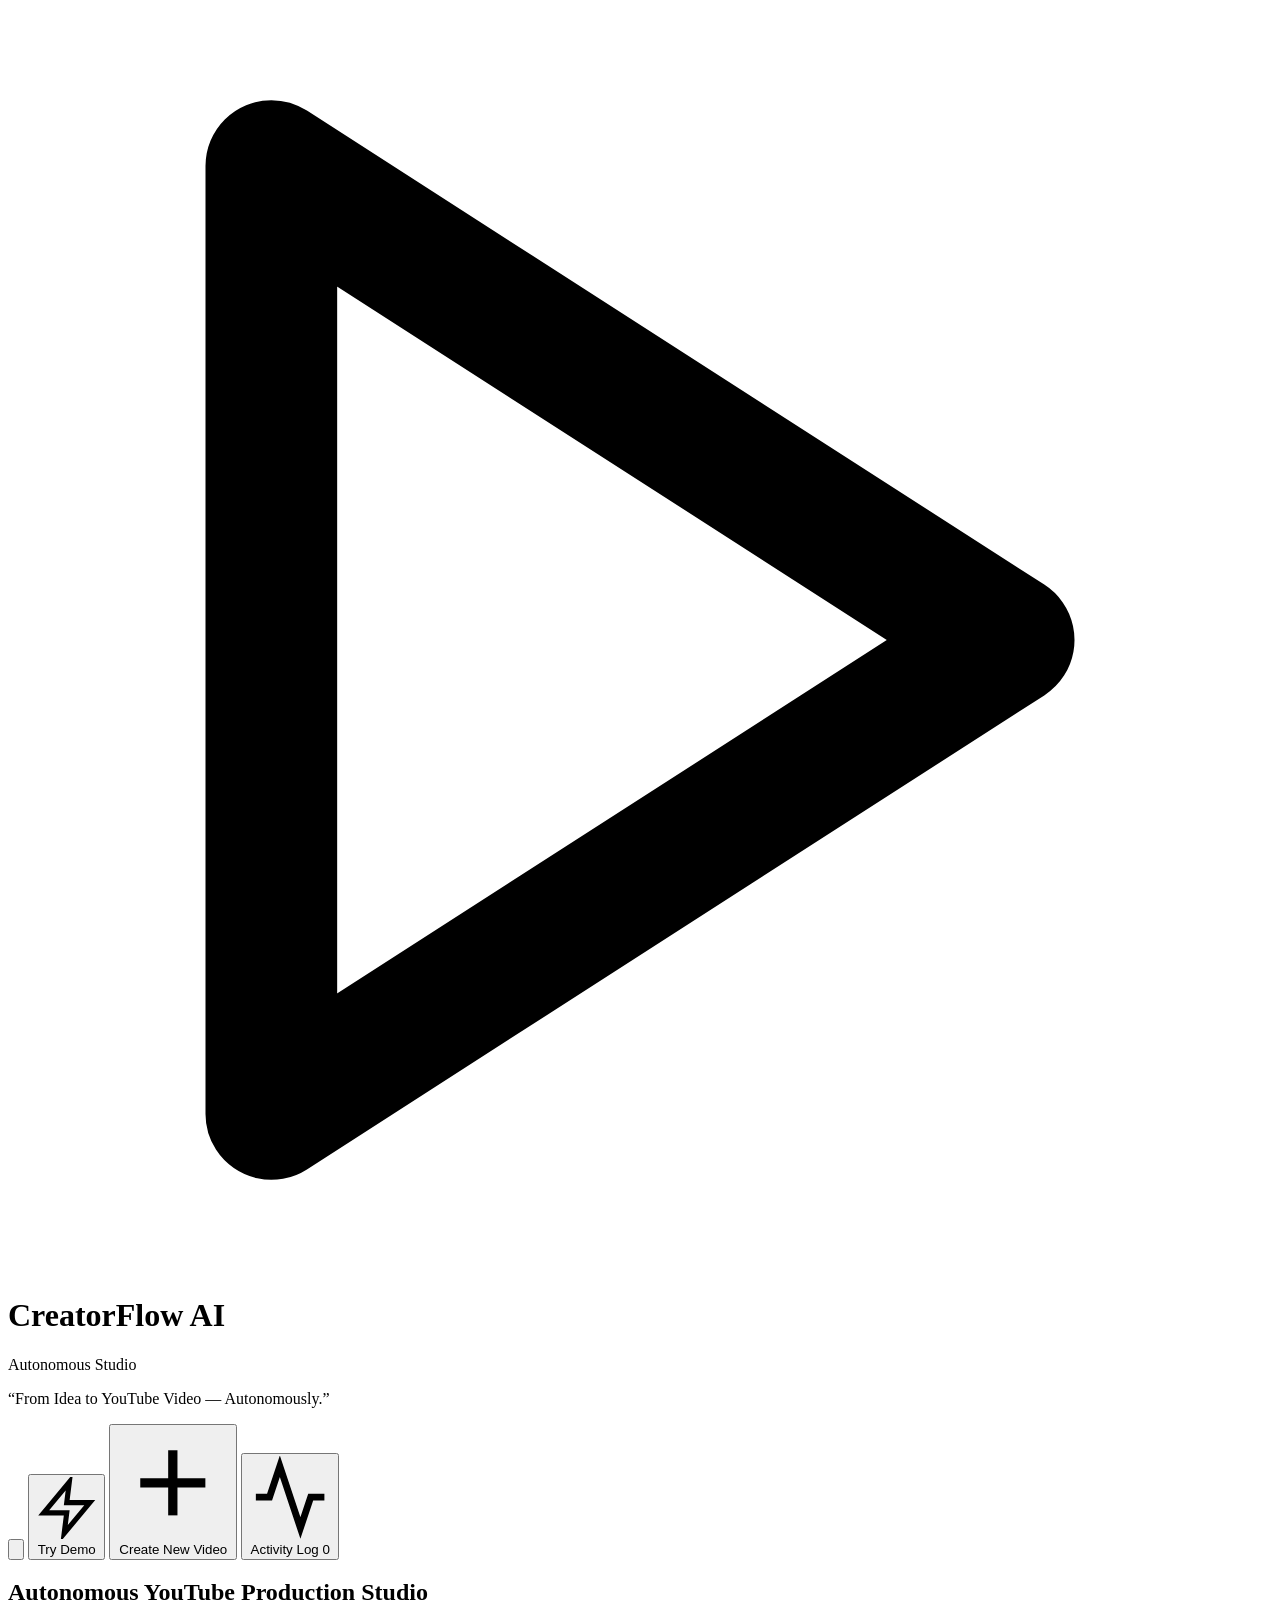
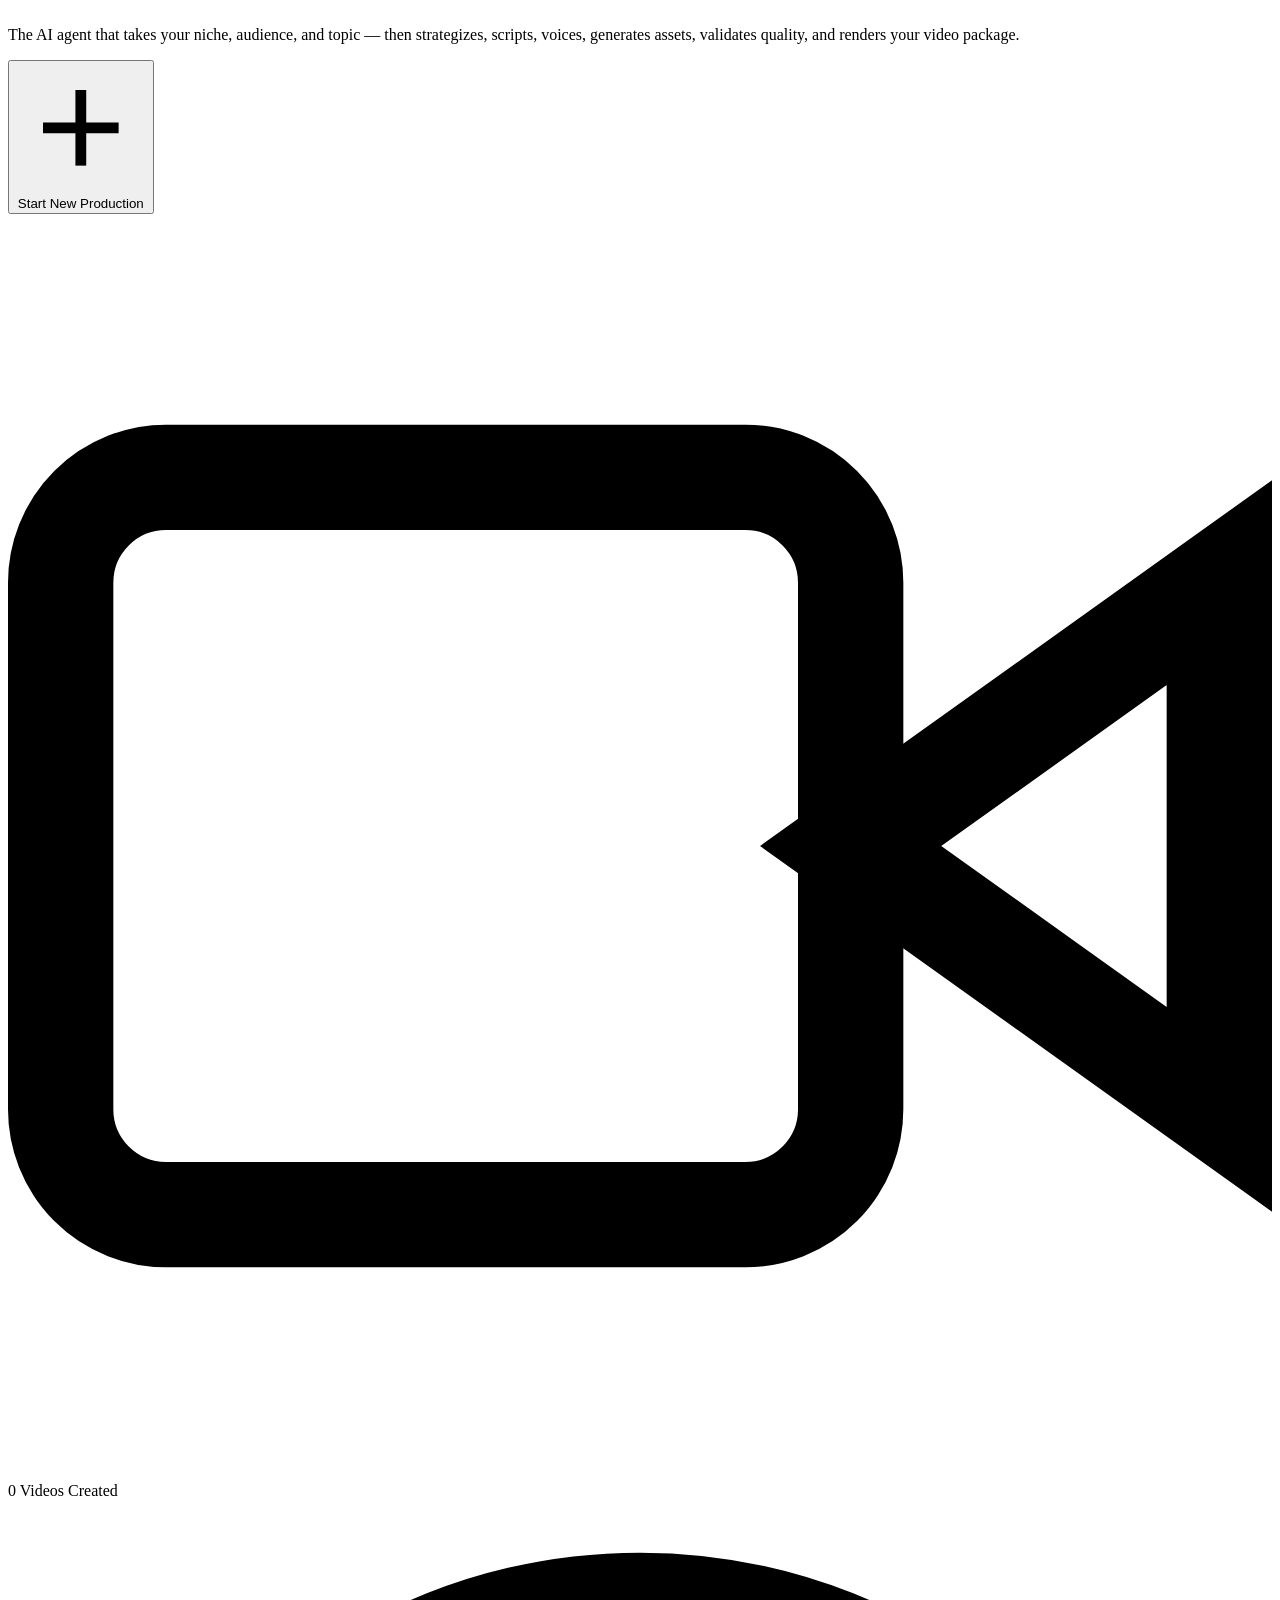
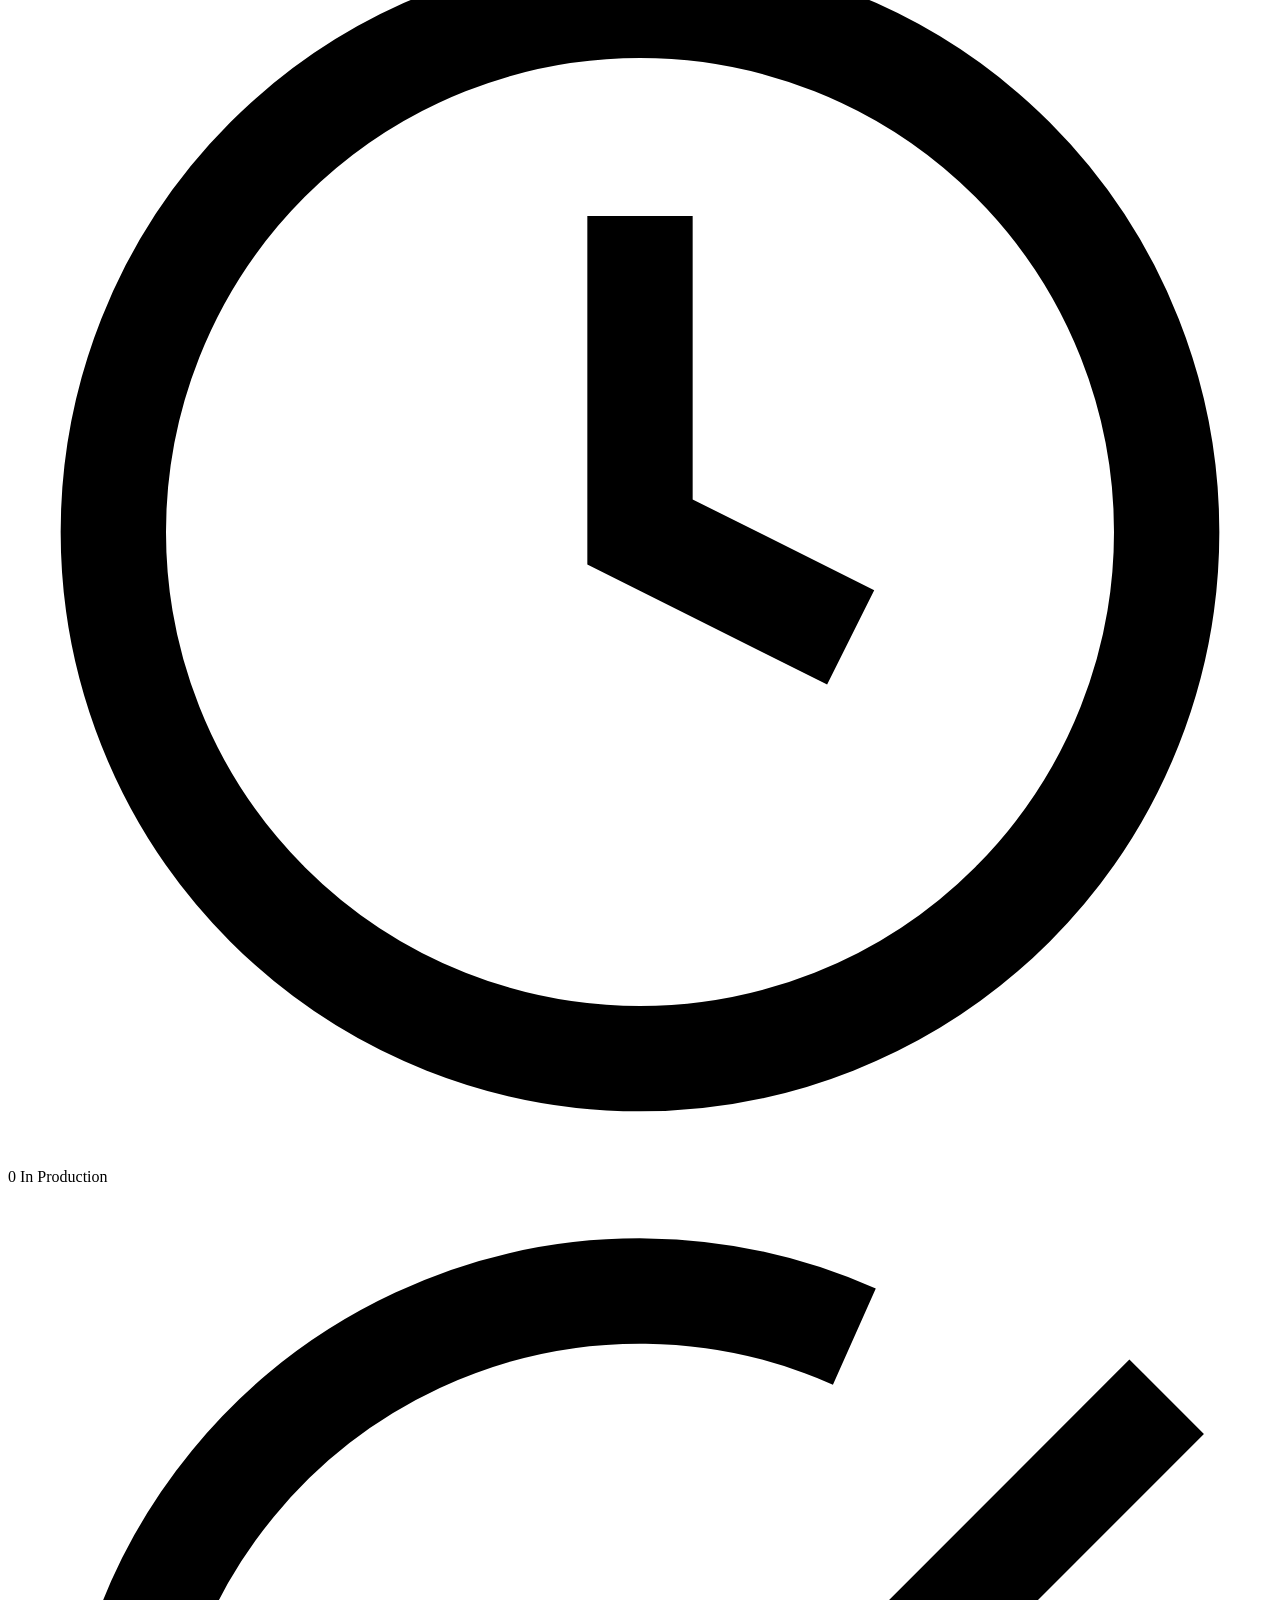
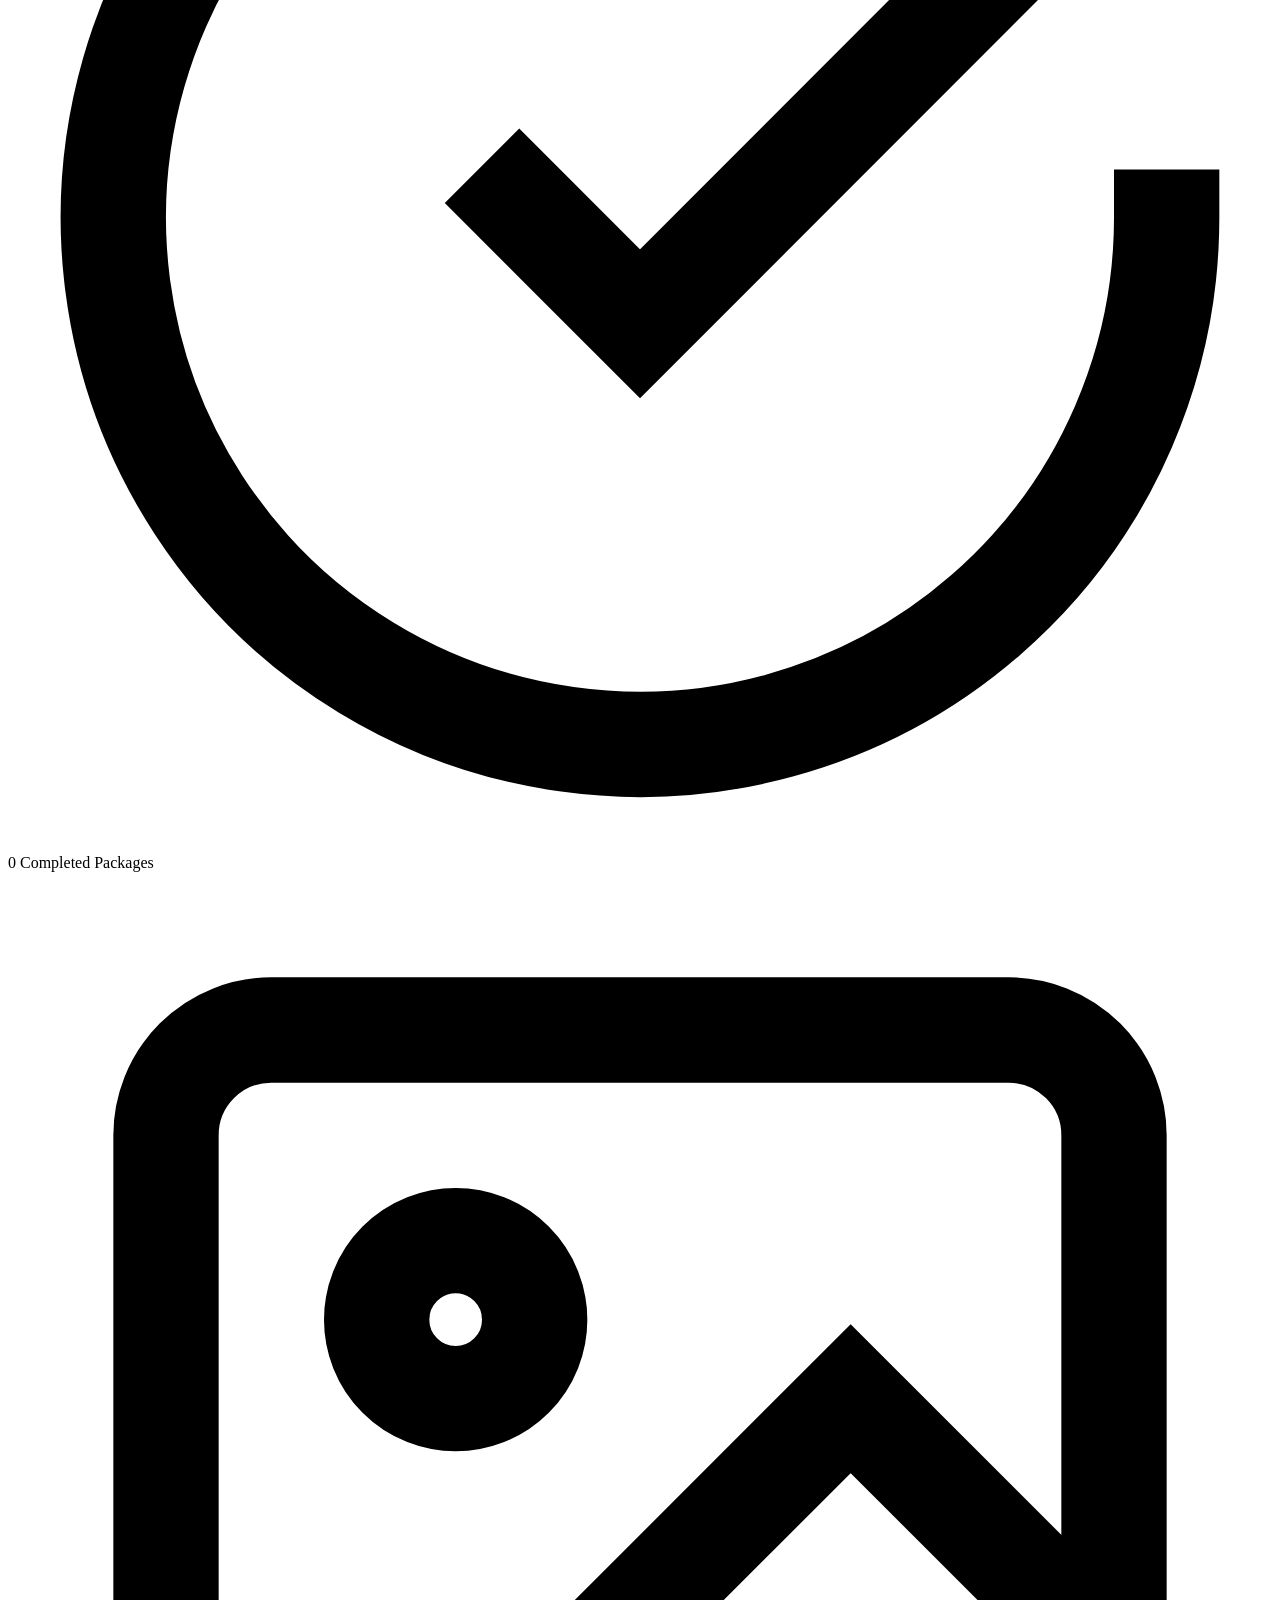
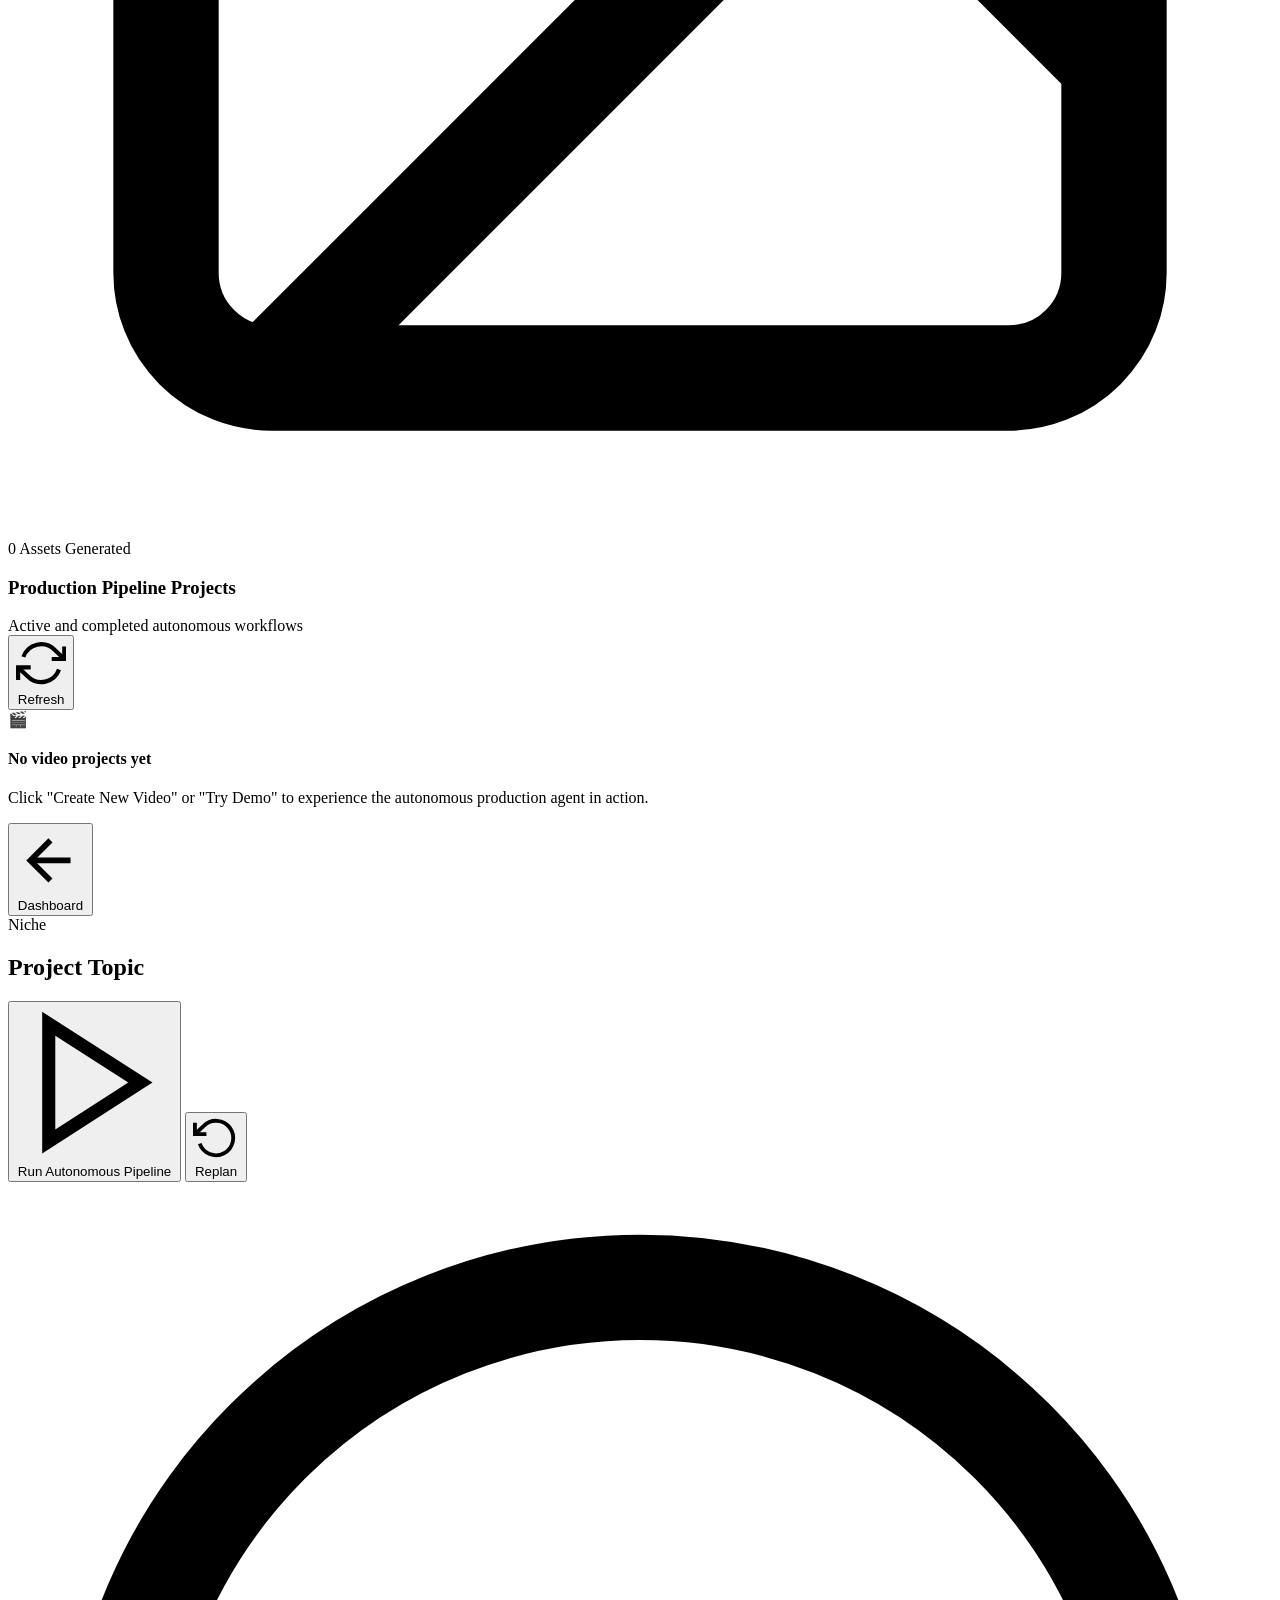
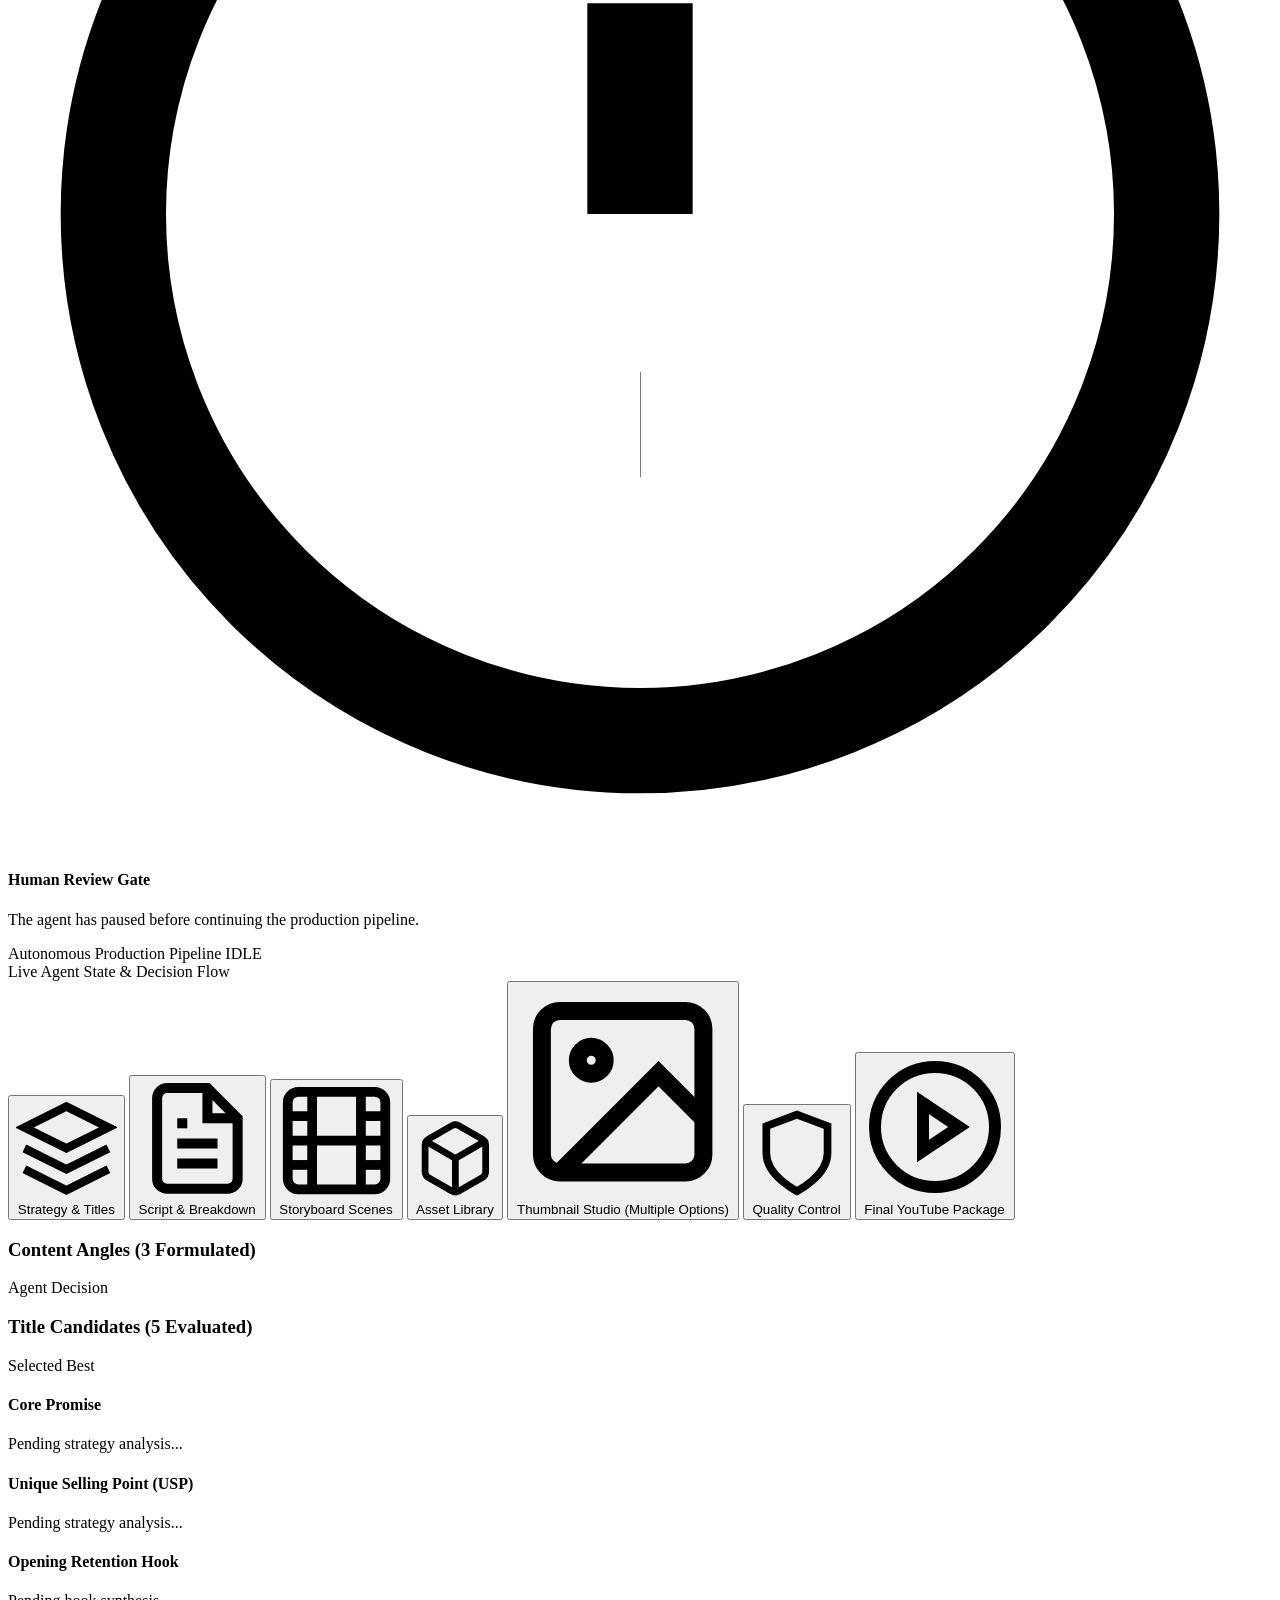
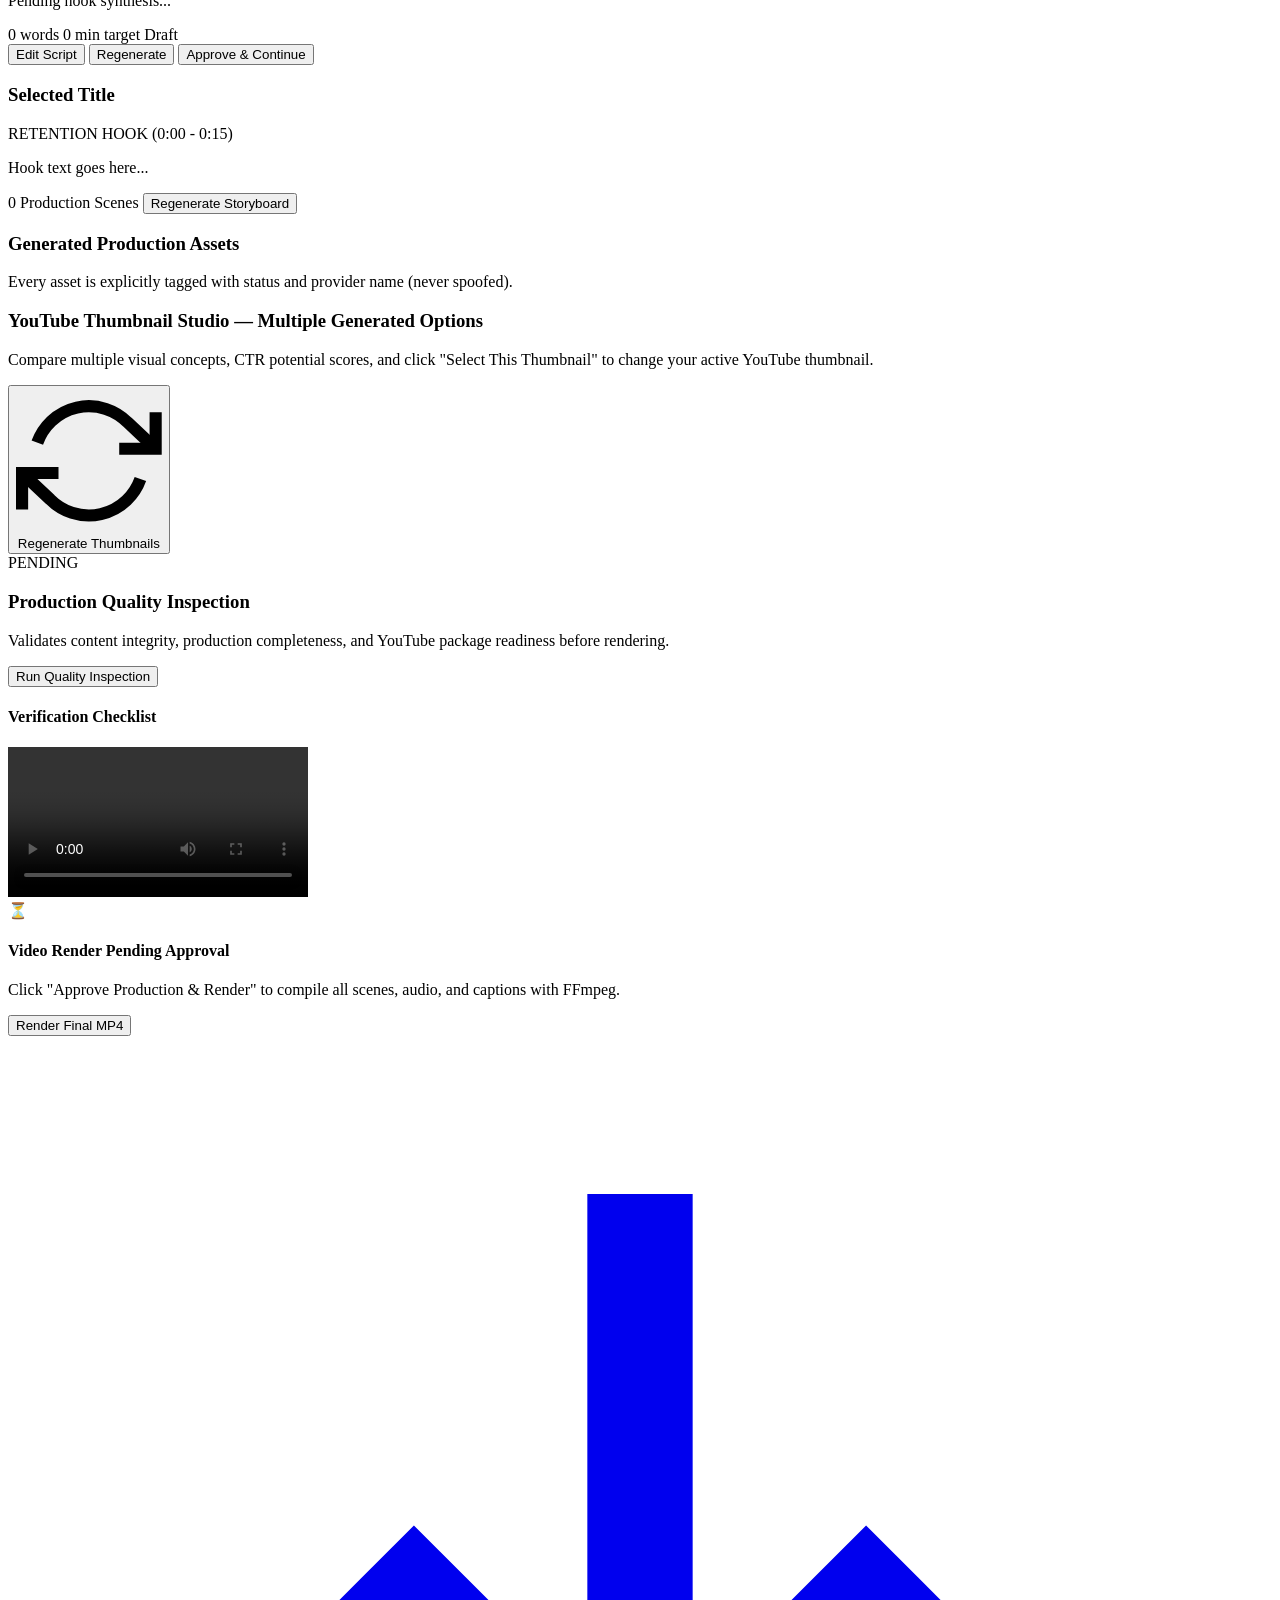
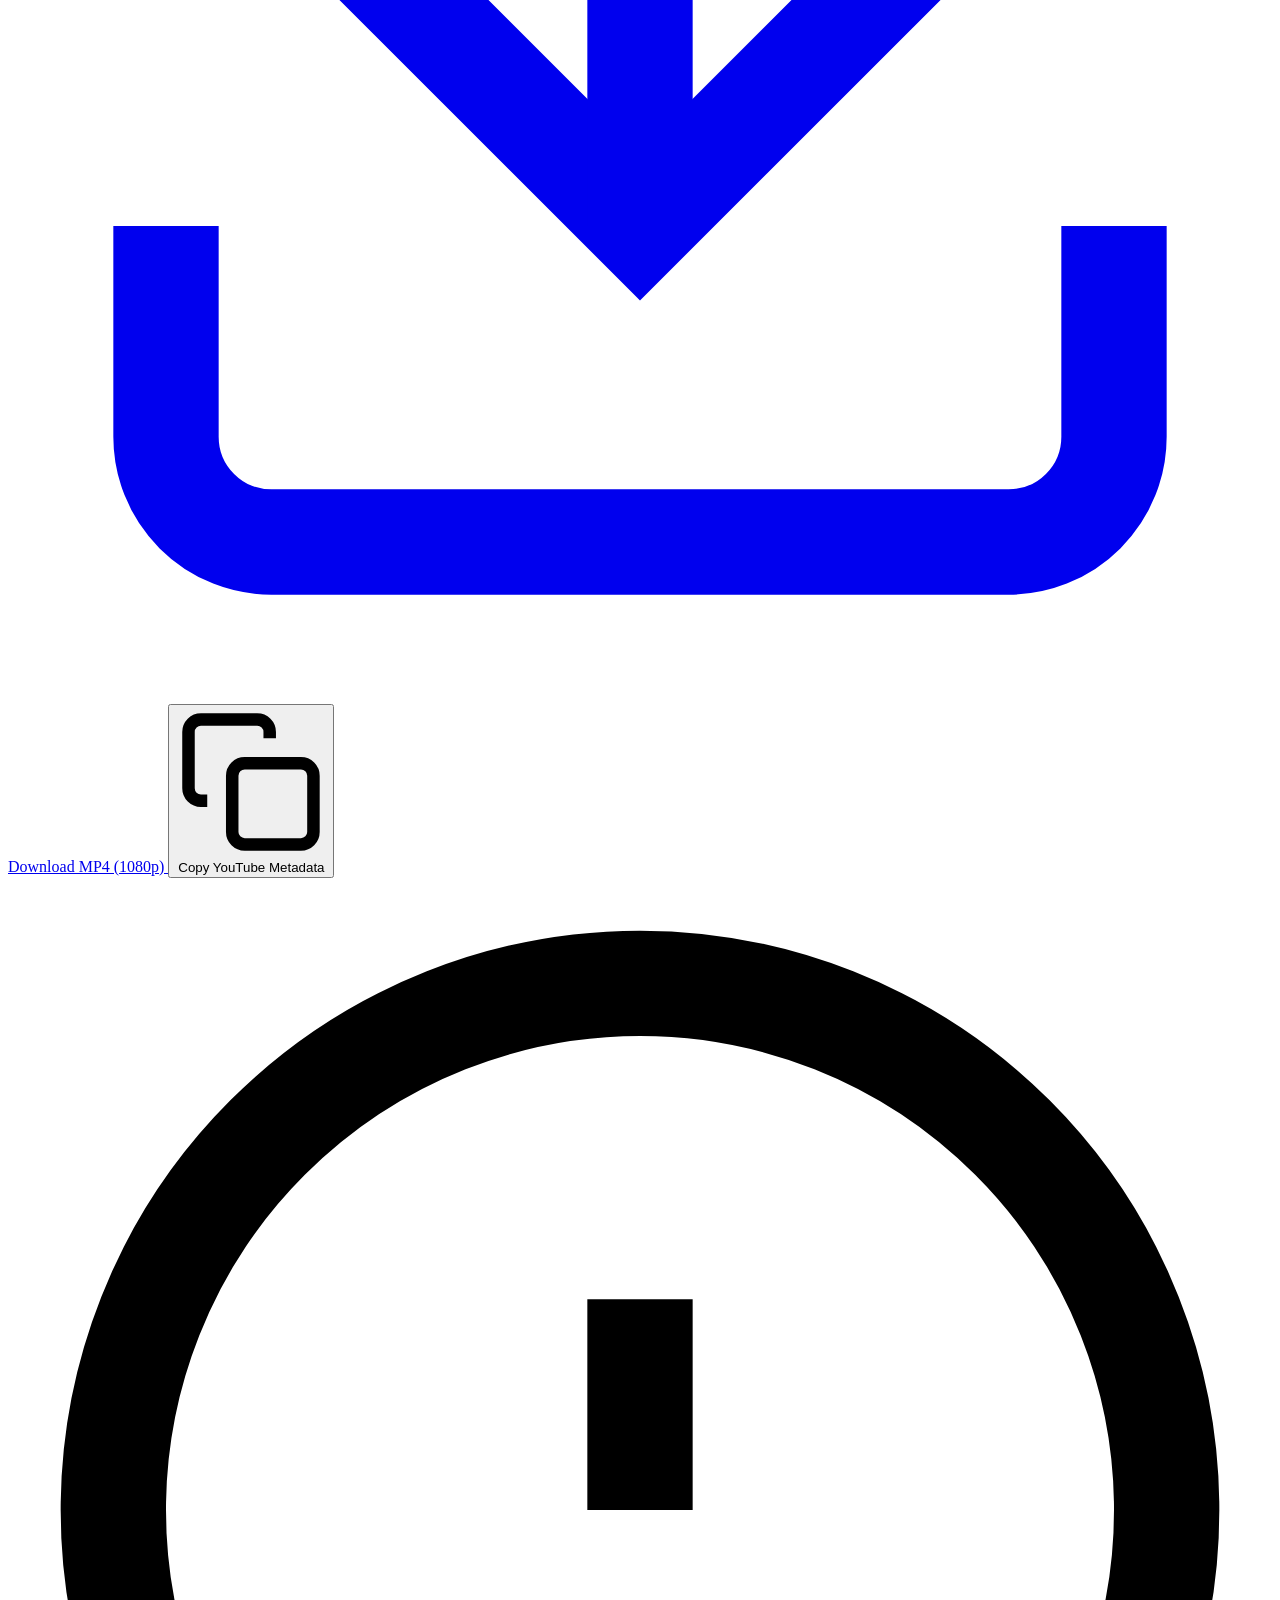
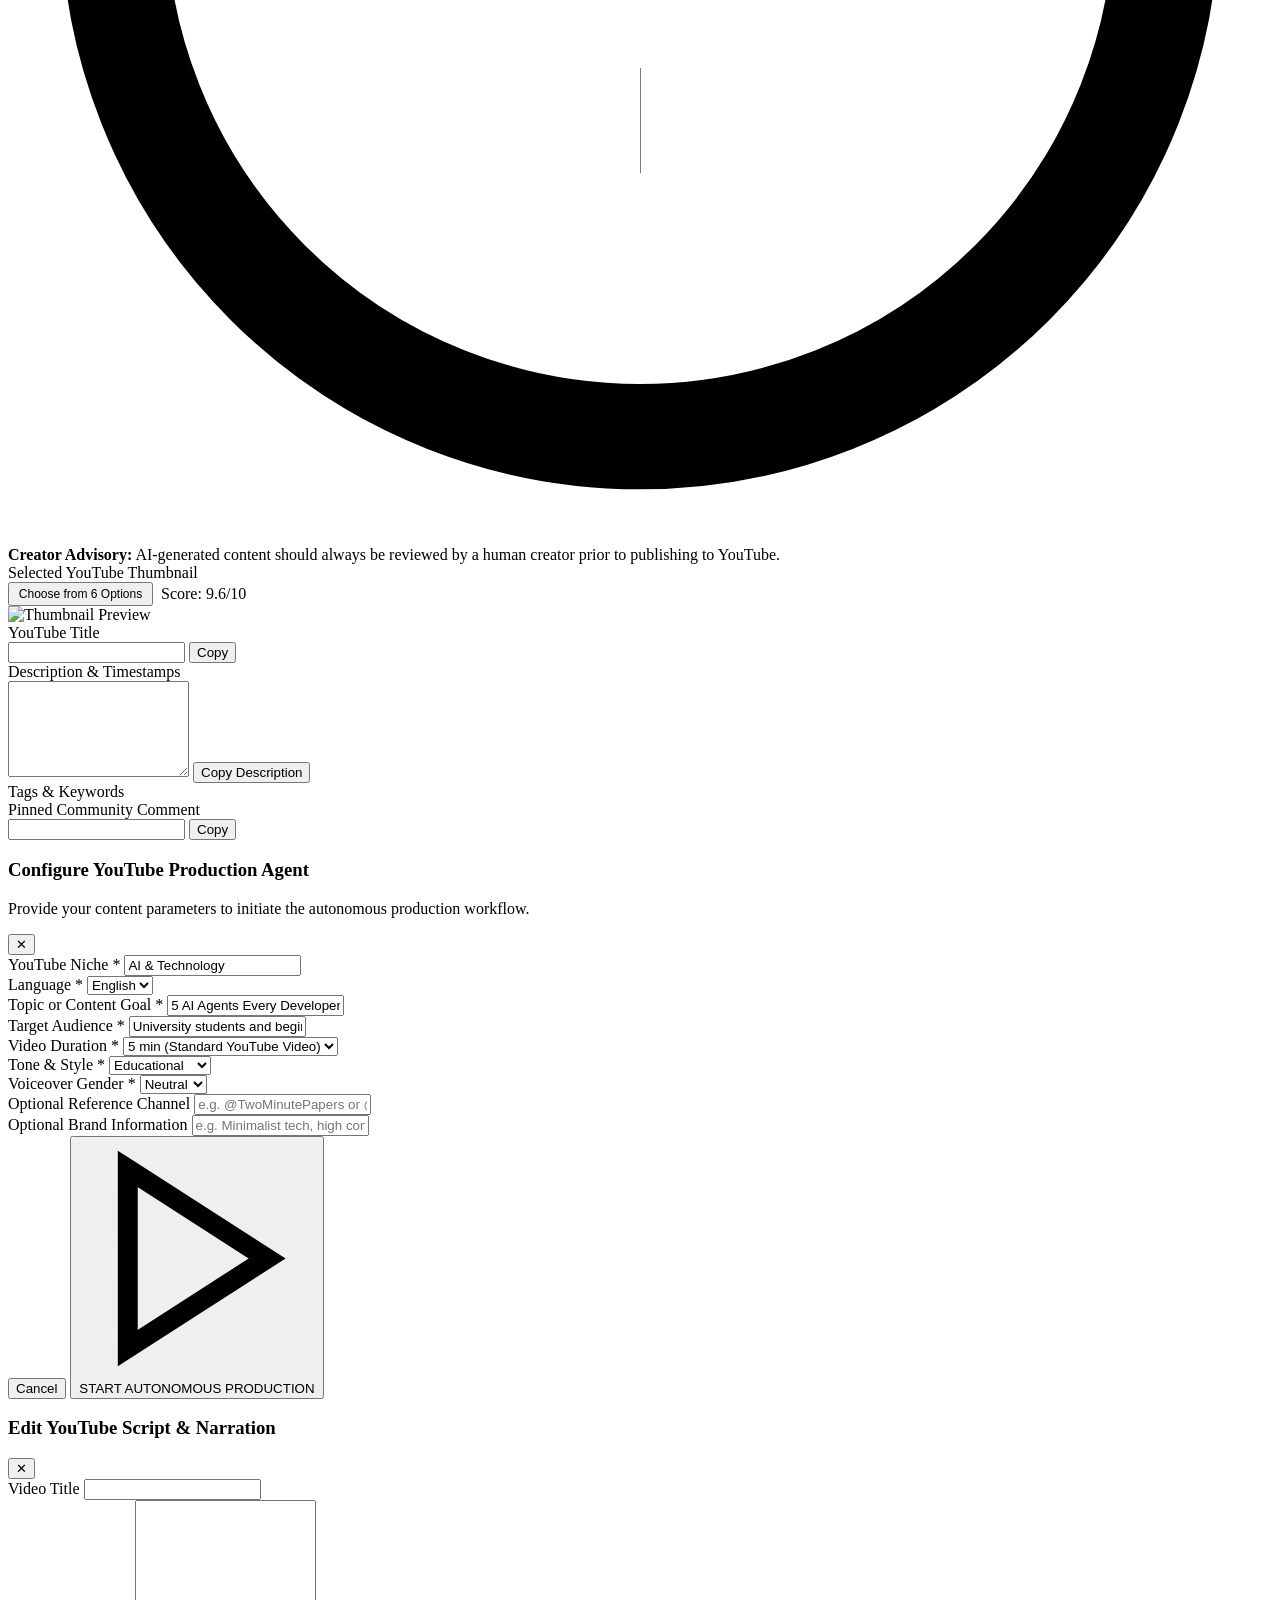
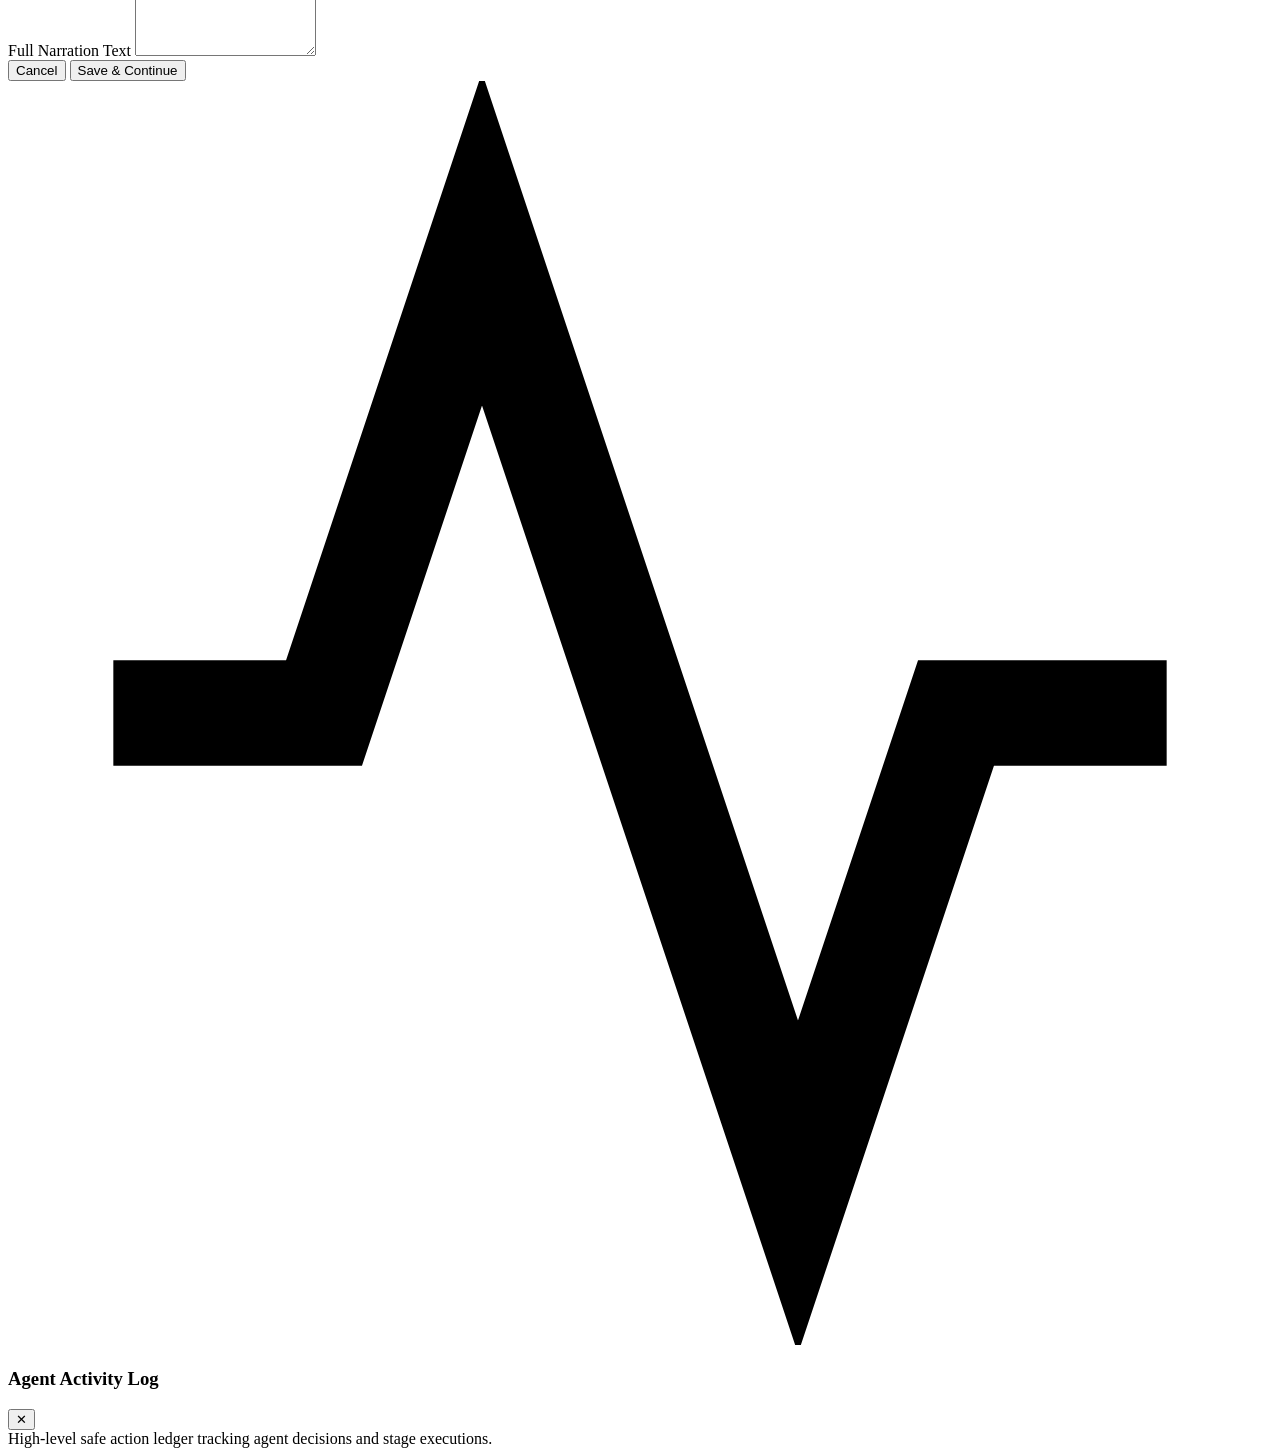
==== frontend/index.html @ 29585335 "feat: CreatorFlow AI - Autonomous YouTube Production Agent" ====
<!DOCTYPE html>
<html lang="en">
<head>
  <meta charset="UTF-8">
  <meta name="viewport" content="width=device-width, initial-scale=1.0">
  <title>CreatorFlow AI — Autonomous YouTube Production Studio</title>
  <meta name="description" content="From Idea to YouTube Video — Autonomously. An AI-powered YouTube production agent studio.">
  <link rel="preconnect" href="https://fonts.googleapis.com">
  <link rel="preconnect" href="https://fonts.gstatic.com" crossorigin>
  <link href="https://fonts.googleapis.com/css2?family=Plus+Jakarta+Sans:wght@400;500;600;700;800&family=JetBrains+Mono:wght@400;500&display=swap" rel="stylesheet">
  <link rel="stylesheet" href="/static/css/styles.css">
  <link rel="icon" href="data:image/svg+xml,<svg xmlns='http://www.w3.org/2000/svg' viewBox='0 0 100 100'><rect width='100' height='100' rx='24' fill='%236366f1'/><polygon points='40,30 75,50 40,70' fill='white'/></svg>">
</head>
<body class="theme-light">
  <!-- Top Application Bar -->
  <header class="app-header">
    <div class="header-container">
      <div class="header-brand" id="brandHomeBtn">
        <div class="brand-logo-icon">
          <svg viewBox="0 0 24 24" fill="none" stroke="currentColor" stroke-width="2.5" stroke-linecap="round" stroke-linejoin="round">
            <polygon points="5 3 19 12 5 21 5 3"></polygon>
          </svg>
        </div>
        <div class="brand-info">
          <div class="brand-title-row">
            <h1 class="brand-name">CreatorFlow <span class="brand-badge">AI</span></h1>
            <span class="agent-tag">Autonomous Studio</span>
          </div>
          <p class="brand-tagline">“From Idea to YouTube Video — Autonomously.”</p>
        </div>
      </div>

      <div class="header-actions">
        <button id="themeToggleBtn" class="btn btn-ghost btn-icon" title="Toggle Light/Dark Theme">
          <svg id="themeIconSun" class="icon" viewBox="0 0 24 24" fill="none" stroke="currentColor" stroke-width="2"><circle cx="12" cy="12" r="5"></circle><line x1="12" y1="1" x2="12" y2="3"></line><line x1="12" y1="21" x2="12" y2="23"></line><line x1="4.22" y1="4.22" x2="5.64" y2="5.64"></line><line x1="18.36" y1="18.36" x2="19.78" y2="19.78"></line><line x1="1" y1="12" x2="3" y2="12"></line><line x1="21" y1="12" x2="23" y2="12"></line><line x1="4.22" y1="19.78" x2="5.64" y2="18.36"></line><line x1="18.36" y1="5.64" x2="19.78" y2="4.22"></line></svg>
        </button>

        <button id="tryDemoBtn" class="btn btn-secondary">
          <svg class="icon" viewBox="0 0 24 24" fill="none" stroke="currentColor" stroke-width="2"><polygon points="13 2 3 14 12 14 11 22 21 10 12 10 13 2"></polygon></svg>
          Try Demo
        </button>

        <button id="openCreateModalBtn" class="btn btn-primary">
          <svg class="icon" viewBox="0 0 24 24" fill="none" stroke="currentColor" stroke-width="2"><line x1="12" y1="5" x2="12" y2="19"></line><line x1="5" y1="12" x2="19" y2="12"></line></svg>
          Create New Video
        </button>

        <button id="toggleActivityLogBtn" class="btn btn-outline" title="View safe activity log">
          <svg class="icon" viewBox="0 0 24 24" fill="none" stroke="currentColor" stroke-width="2"><polyline points="22 12 18 12 15 21 9 3 6 12 2 12"></polyline></svg>
          <span>Activity Log</span>
          <span id="logBadgeCount" class="counter-badge">0</span>
        </button>
      </div>
    </div>
  </header>

  <!-- Main View Container -->
  <main class="app-main">
    <!-- View 1: Studio Dashboard -->
    <section id="dashboardView" class="view-section active">
      <div class="dashboard-hero">
        <div class="hero-text">
          <h2 class="hero-title">Autonomous YouTube Production Studio</h2>
          <p class="hero-sub">The AI agent that takes your niche, audience, and topic — then strategizes, scripts, voices, generates assets, validates quality, and renders your video package.</p>
        </div>
        <div class="hero-quick-action">
          <button id="heroCreateBtn" class="btn btn-primary btn-lg">
            <svg class="icon" viewBox="0 0 24 24" fill="none" stroke="currentColor" stroke-width="2"><line x1="12" y1="5" x2="12" y2="19"></line><line x1="5" y1="12" x2="19" y2="12"></line></svg>
            Start New Production
          </button>
        </div>
      </div>

      <!-- Dashboard Metric Cards -->
      <div class="metrics-grid">
        <div class="metric-card">
          <div class="metric-icon-wrap indigo">
            <svg viewBox="0 0 24 24" fill="none" stroke="currentColor" stroke-width="2"><polygon points="23 7 16 12 23 17 23 7"></polygon><rect x="1" y="5" width="15" height="14" rx="2" ry="2"></rect></svg>
          </div>
          <div class="metric-data">
            <span class="metric-value" id="metricCreated">0</span>
            <span class="metric-label">Videos Created</span>
          </div>
        </div>

        <div class="metric-card">
          <div class="metric-icon-wrap amber">
            <svg viewBox="0 0 24 24" fill="none" stroke="currentColor" stroke-width="2"><circle cx="12" cy="12" r="10"></circle><polyline points="12 6 12 12 16 14"></polyline></svg>
          </div>
          <div class="metric-data">
            <span class="metric-value" id="metricInProd">0</span>
            <span class="metric-label">In Production</span>
          </div>
        </div>

        <div class="metric-card">
          <div class="metric-icon-wrap emerald">
            <svg viewBox="0 0 24 24" fill="none" stroke="currentColor" stroke-width="2"><path d="M22 11.08V12a10 10 0 1 1-5.93-9.14"></path><polyline points="22 4 12 14.01 9 11.01"></polyline></svg>
          </div>
          <div class="metric-data">
            <span class="metric-value" id="metricCompleted">0</span>
            <span class="metric-label">Completed Packages</span>
          </div>
        </div>

        <div class="metric-card">
          <div class="metric-icon-wrap purple">
            <svg viewBox="0 0 24 24" fill="none" stroke="currentColor" stroke-width="2"><rect x="3" y="3" width="18" height="18" rx="2" ry="2"></rect><circle cx="8.5" cy="8.5" r="1.5"></circle><polyline points="21 15 16 10 5 21"></polyline></svg>
          </div>
          <div class="metric-data">
            <span class="metric-value" id="metricAssets">0</span>
            <span class="metric-label">Assets Generated</span>
          </div>
        </div>
      </div>

      <!-- Recent Video Projects Section -->
      <div class="projects-section">
        <div class="section-header">
          <div class="section-title-group">
            <h3 class="section-heading">Production Pipeline Projects</h3>
            <span class="section-subheading">Active and completed autonomous workflows</span>
          </div>
          <button id="refreshProjectsBtn" class="btn btn-ghost btn-sm" title="Refresh projects">
            <svg class="icon" viewBox="0 0 24 24" fill="none" stroke="currentColor" stroke-width="2"><polyline points="23 4 23 10 17 10"></polyline><polyline points="1 20 1 14 7 14"></polyline><path d="M3.51 9a9 9 0 0 1 14.85-3.36L23 10M1 14l4.64 4.36A9 9 0 0 0 20.49 15"></path></svg>
            Refresh
          </button>
        </div>

        <div id="projectsList" class="projects-grid">
          <!-- Populated dynamically via JS -->
          <div class="empty-state">
            <div class="empty-icon">🎬</div>
            <h4>No video projects yet</h4>
            <p>Click "Create New Video" or "Try Demo" to experience the autonomous production agent in action.</p>
          </div>
        </div>
      </div>
    </section>

    <!-- View 2: Studio Production Pipeline Workspace -->
    <section id="workspaceView" class="view-section">
      <!-- Workspace Top Bar -->
      <div class="workspace-header">
        <div class="workspace-nav-left">
          <button id="backToDashboardBtn" class="btn btn-ghost btn-sm">
            <svg class="icon" viewBox="0 0 24 24" fill="none" stroke="currentColor" stroke-width="2"><line x1="19" y1="12" x2="5" y2="12"></line><polyline points="12 19 5 12 12 5"></polyline></svg>
            Dashboard
          </button>
          <div class="active-project-meta">
            <span class="project-niche-pill" id="wsNichePill">Niche</span>
            <h2 class="project-topic-heading" id="wsTopicHeading">Project Topic</h2>
          </div>
        </div>

        <div class="workspace-actions">
          <button id="runAutonomousBtn" class="btn btn-primary">
            <svg class="icon" viewBox="0 0 24 24" fill="none" stroke="currentColor" stroke-width="2"><polygon points="5 3 19 12 5 21 5 3"></polygon></svg>
            Run Autonomous Pipeline
          </button>
          <button id="replanBtn" class="btn btn-outline" title="Replan strategy and pipeline">
            <svg class="icon" viewBox="0 0 24 24" fill="none" stroke="currentColor" stroke-width="2"><polyline points="1 4 1 10 7 10"></polyline><path d="M3.51 15a9 9 0 1 0 2.13-9.36L1 10"></path></svg>
            Replan
          </button>
        </div>
      </div>

      <!-- Human-in-the-Loop Urgent Approval Banner -->
      <div id="approvalBanner" class="approval-banner hidden">
        <div class="banner-content">
          <div class="banner-icon-pulse">
            <svg viewBox="0 0 24 24" fill="none" stroke="currentColor" stroke-width="2"><circle cx="12" cy="12" r="10"></circle><line x1="12" y1="8" x2="12" y2="12"></line><line x1="12" y1="16" x2="12.01" y2="16"></line></svg>
          </div>
          <div class="banner-text">
            <h4 id="approvalBannerTitle">Human Review Gate</h4>
            <p id="approvalBannerDesc">The agent has paused before continuing the production pipeline.</p>
          </div>
        </div>
        <div class="banner-buttons" id="approvalBannerActions">
          <!-- Dynamic approval buttons -->
        </div>
      </div>

      <!-- Autonomous Agent 12-Stage Visual Pipeline Stepper -->
      <div class="pipeline-stepper-card">
        <div class="stepper-header">
          <div class="stepper-title-row">
            <span class="stepper-title">Autonomous Production Pipeline</span>
            <span class="pipeline-status-badge" id="overallPipelineBadge">IDLE</span>
          </div>
          <span class="stepper-subtitle">Live Agent State & Decision Flow</span>
        </div>

        <div class="stages-track-container">
          <div class="stages-track" id="stagesTrack">
            <!-- Populated dynamically with 12 stages -->
          </div>
        </div>
      </div>

      <!-- Workspace Sub-Navigation Tabs -->
      <div class="workspace-tabs-bar">
        <button class="tab-btn active" data-tab="strategyTab">
          <svg class="icon" viewBox="0 0 24 24" fill="none" stroke="currentColor" stroke-width="2"><polygon points="12 2 2 7 12 12 22 7 12 2"></polygon><polyline points="2 17 12 22 22 17"></polyline><polyline points="2 12 12 17 22 12"></polyline></svg>
          Strategy & Titles
        </button>
        <button class="tab-btn" data-tab="scriptTab">
          <svg class="icon" viewBox="0 0 24 24" fill="none" stroke="currentColor" stroke-width="2"><path d="M14 2H6a2 2 0 0 0-2 2v16a2 2 0 0 0 2 2h12a2 2 0 0 0 2-2V8z"></path><polyline points="14 2 14 8 20 8"></polyline><line x1="16" y1="13" x2="8" y2="13"></line><line x1="16" y1="17" x2="8" y2="17"></line><polyline points="10 9 9 9 8 9"></polyline></svg>
          Script & Breakdown
        </button>
        <button class="tab-btn" data-tab="storyboardTab">
          <svg class="icon" viewBox="0 0 24 24" fill="none" stroke="currentColor" stroke-width="2"><rect x="2" y="2" width="20" height="20" rx="2.18" ry="2.18"></rect><line x1="7" y1="2" x2="7" y2="22"></line><line x1="17" y1="2" x2="17" y2="22"></line><line x1="2" y1="12" x2="22" y2="12"></line><line x1="2" y1="7" x2="7" y2="7"></line><line x1="2" y1="17" x2="7" y2="17"></line><line x1="17" y1="17" x2="22" y2="17"></line><line x1="17" y1="7" x2="22" y2="7"></line></svg>
          Storyboard Scenes
        </button>
        <button class="tab-btn" data-tab="assetsTab">
          <svg class="icon" viewBox="0 0 24 24" fill="none" stroke="currentColor" stroke-width="2"><path d="M21 16V8a2 2 0 0 0-1-1.73l-7-4a2 2 0 0 0-2 0l-7 4A2 2 0 0 0 3 8v8a2 2 0 0 0 1 1.73l7 4a2 2 0 0 0 2 0l7-4A2 2 0 0 0 21 16z"></path><polyline points="3.27 6.96 12 12.01 20.73 6.96"></polyline><line x1="12" y1="22.08" x2="12" y2="12"></line></svg>
          Asset Library
        </button>
        <button class="tab-btn" data-tab="thumbnailsTab">
          <svg class="icon" viewBox="0 0 24 24" fill="none" stroke="currentColor" stroke-width="2"><rect x="3" y="3" width="18" height="18" rx="2" ry="2"></rect><circle cx="8.5" cy="8.5" r="1.5"></circle><polyline points="21 15 16 10 5 21"></polyline></svg>
          Thumbnail Studio (Multiple Options)
        </button>
        <button class="tab-btn" data-tab="qcTab">
          <svg class="icon" viewBox="0 0 24 24" fill="none" stroke="currentColor" stroke-width="2"><path d="M12 22s8-4 8-10V5l-8-3-8 3v7c0 6 8 10 8 10z"></path></svg>
          Quality Control
        </button>
        <button class="tab-btn" data-tab="finalPackageTab">
          <svg class="icon" viewBox="0 0 24 24" fill="none" stroke="currentColor" stroke-width="2"><circle cx="12" cy="12" r="10"></circle><polygon points="10 8 16 12 10 16 10 8"></polygon></svg>
          Final YouTube Package
        </button>
      </div>

      <!-- Tab Content 1: Strategy & Titles -->
      <div id="strategyTab" class="tab-pane active">
        <div class="strategy-layout">
          <div class="strategy-card">
            <div class="card-top-header">
              <h3 class="card-heading">Content Angles (3 Formulated)</h3>
              <span class="badge badge-indigo">Agent Decision</span>
            </div>
            <div id="anglesContainer" class="angles-list">
              <!-- Dynamically populated angles -->
            </div>
          </div>

          <div class="strategy-card">
            <div class="card-top-header">
              <h3 class="card-heading">Title Candidates (5 Evaluated)</h3>
              <span class="badge badge-emerald">Selected Best</span>
            </div>
            <div id="titlesContainer" class="titles-list">
              <!-- Dynamically populated title candidates -->
            </div>
          </div>
        </div>

        <div class="strategy-details-grid">
          <div class="info-card">
            <h4 class="info-title">Core Promise</h4>
            <p id="corePromiseText" class="info-text">Pending strategy analysis...</p>
          </div>
          <div class="info-card">
            <h4 class="info-title">Unique Selling Point (USP)</h4>
            <p id="uspText" class="info-text">Pending strategy analysis...</p>
          </div>
          <div class="info-card">
            <h4 class="info-title">Opening Retention Hook</h4>
            <p id="hookPreviewText" class="info-text">Pending hook synthesis...</p>
          </div>
        </div>
      </div>

      <!-- Tab Content 2: Script View -->
      <div id="scriptTab" class="tab-pane">
        <div class="script-toolbar">
          <div class="script-meta-left">
            <span class="meta-tag" id="scriptWordCount">0 words</span>
            <span class="meta-tag" id="scriptTargetDur">0 min target</span>
            <span class="meta-tag badge-emerald" id="scriptApprovalStatus">Draft</span>
          </div>
          <div class="script-actions-right">
            <button id="editScriptBtn" class="btn btn-outline btn-sm">Edit Script</button>
            <button id="regenScriptBtn" class="btn btn-outline btn-sm">Regenerate</button>
            <button id="approveScriptBtn" class="btn btn-primary btn-sm">Approve & Continue</button>
          </div>
        </div>

        <div class="script-viewer-box">
          <div class="script-header-block">
            <h3 id="scriptSelectedTitle" class="script-main-title">Selected Title</h3>
            <div class="script-hook-callout">
              <span class="callout-label">RETENTION HOOK (0:00 - 0:15)</span>
              <p id="scriptHookText" class="hook-quote">Hook text goes here...</p>
            </div>
          </div>

          <div id="scriptScenesContainer" class="script-scenes-breakdown">
            <!-- Scene blocks rendered dynamically -->
          </div>
        </div>
      </div>

      <!-- Tab Content 3: Storyboard Grid -->
      <div id="storyboardTab" class="tab-pane">
        <div class="storyboard-toolbar">
          <span class="storyboard-count" id="storyboardSceneCount">0 Production Scenes</span>
          <button id="regenStoryboardBtn" class="btn btn-outline btn-sm">Regenerate Storyboard</button>
        </div>
        <div id="storyboardGrid" class="storyboard-grid">
          <!-- Storyboard scene cards populated dynamically -->
        </div>
      </div>

      <!-- Tab Content 4: Asset Library -->
      <div id="assetsTab" class="tab-pane">
        <div class="assets-header">
          <h3>Generated Production Assets</h3>
          <p>Every asset is explicitly tagged with status and provider name (never spoofed).</p>
        </div>
        <div id="assetLibraryGrid" class="asset-library-grid">
          <!-- Dynamic asset cards -->
        </div>
      </div>

      <!-- Tab Content: Thumbnail Studio (Multiple Options) -->
      <div id="thumbnailsTab" class="tab-pane">
        <div class="thumbnail-studio-header">
          <div>
            <h3>YouTube Thumbnail Studio — Multiple Generated Options</h3>
            <p>Compare multiple visual concepts, CTR potential scores, and click "Select This Thumbnail" to change your active YouTube thumbnail.</p>
          </div>
          <button id="regenThumbnailsBtn" class="btn btn-outline btn-sm">
            <svg class="icon" viewBox="0 0 24 24" fill="none" stroke="currentColor" stroke-width="2"><polyline points="23 4 23 10 17 10"></polyline><polyline points="1 20 1 14 7 14"></polyline><path d="M3.51 9a9 9 0 0 1 14.85-3.36L23 10M1 14l4.64 4.36A9 9 0 0 0 20.49 15"></path></svg>
            Regenerate Thumbnails
          </button>
        </div>
        <div id="thumbnailsGrid" class="thumbnails-options-grid">
          <!-- Dynamically populated thumbnail options -->
        </div>
      </div>

      <!-- Tab Content 5: Quality Control -->
      <div id="qcTab" class="tab-pane">
        <div class="qc-layout">
          <div class="qc-summary-card">
            <div class="qc-status-header">
              <div class="qc-badge-large" id="qcStatusBadge">PENDING</div>
              <h3 id="qcSummaryHeading">Production Quality Inspection</h3>
              <p id="qcSummarySub">Validates content integrity, production completeness, and YouTube package readiness before rendering.</p>
            </div>
            <div class="qc-actions">
              <button id="triggerQCBtn" class="btn btn-primary">Run Quality Inspection</button>
            </div>
          </div>

          <div class="qc-checks-card">
            <h4 class="card-heading">Verification Checklist</h4>
            <div id="qcChecklist" class="checklist-items">
              <!-- Dynamically populated checklist items -->
            </div>
          </div>
        </div>
      </div>

      <!-- Tab Content 6: Final YouTube Package -->
      <div id="finalPackageTab" class="tab-pane">
        <div class="final-package-layout">
          <!-- Video Player Column -->
          <div class="player-column">
            <div class="video-player-container">
              <video id="finalVideoPlayer" controls poster="" class="main-video-player">
                <source id="videoSource" src="" type="video/mp4">
                Your browser does not support HTML5 video.
              </video>
              <div id="videoPlaceholderNotice" class="video-placeholder-notice hidden">
                <div class="empty-icon">⏳</div>
                <h4>Video Render Pending Approval</h4>
                <p>Click "Approve Production & Render" to compile all scenes, audio, and captions with FFmpeg.</p>
                <button id="renderNowBtn" class="btn btn-primary">Render Final MP4</button>
              </div>
            </div>

            <div class="player-actions-row">
              <a id="downloadVideoBtn" href="#" download class="btn btn-primary disabled">
                <svg class="icon" viewBox="0 0 24 24" fill="none" stroke="currentColor" stroke-width="2"><path d="M21 15v4a2 2 0 0 1-2 2H5a2 2 0 0 1-2-2v-4"></path><polyline points="7 10 12 15 17 10"></polyline><line x1="12" y1="15" x2="12" y2="3"></line></svg>
                Download MP4 (1080p)
              </a>
              <button id="copyMetadataBtn" class="btn btn-secondary">
                <svg class="icon" viewBox="0 0 24 24" fill="none" stroke="currentColor" stroke-width="2"><rect x="9" y="9" width="13" height="13" rx="2" ry="2"></rect><path d="M5 15H4a2 2 0 0 1-2-2V4a2 2 0 0 1 2-2h9a2 2 0 0 1 2 2v1"></path></svg>
                Copy YouTube Metadata
              </button>
            </div>

            <div class="disclaimer-callout">
              <svg class="icon-sm" viewBox="0 0 24 24" fill="none" stroke="currentColor" stroke-width="2"><circle cx="12" cy="12" r="10"></circle><line x1="12" y1="8" x2="12" y2="12"></line><line x1="12" y1="16" x2="12.01" y2="16"></line></svg>
              <span><strong>Creator Advisory:</strong> AI-generated content should always be reviewed by a human creator prior to publishing to YouTube.</span>
            </div>
          </div>

          <!-- Metadata & Thumbnail Column -->
          <div class="metadata-column">
            <!-- Thumbnail preview card -->
            <div class="thumbnail-preview-card">
              <div class="card-header-sm">
                <span>Selected YouTube Thumbnail</span>
                <div style="display:flex; align-items:center; gap:0.5rem;">
                  <button id="switchThumbnailsTabBtn" class="btn btn-outline btn-sm" style="font-size:0.75rem; padding:0.2rem 0.55rem;">Choose from 6 Options</button>
                  <span class="badge badge-emerald" id="thumbScoreBadge">Score: 9.6/10</span>
                </div>
              </div>
              <div class="thumbnail-img-box">
                <img id="finalThumbnailImg" src="" alt="Thumbnail Preview" class="thumbnail-img">
              </div>
            </div>

            <!-- YouTube Metadata Fields -->
            <div class="meta-field-group">
              <label class="field-label">YouTube Title</label>
              <div class="copy-input-row">
                <input type="text" id="finalTitleInput" class="form-input" readonly>
                <button class="btn btn-ghost btn-sm copy-btn" data-target="finalTitleInput">Copy</button>
              </div>
            </div>

            <div class="meta-field-group">
              <label class="field-label">Description & Timestamps</label>
              <div class="textarea-copy-box">
                <textarea id="finalDescInput" class="form-textarea" rows="6" readonly></textarea>
                <button class="btn btn-ghost btn-sm copy-btn" data-target="finalDescInput">Copy Description</button>
              </div>
            </div>

            <div class="meta-field-group">
              <label class="field-label">Tags & Keywords</label>
              <div id="finalTagsContainer" class="tags-pill-box">
                <!-- Dynamically populated tags -->
              </div>
            </div>

            <div class="meta-field-group">
              <label class="field-label">Pinned Community Comment</label>
              <div class="copy-input-row">
                <input type="text" id="finalPinnedInput" class="form-input" readonly>
                <button class="btn btn-ghost btn-sm copy-btn" data-target="finalPinnedInput">Copy</button>
              </div>
            </div>
          </div>
        </div>
      </div>
    </section>
  </main>

  <!-- Create New Video Modal -->
  <div id="createModal" class="modal-backdrop hidden">
    <div class="modal-card">
      <div class="modal-header">
        <div>
          <h3 class="modal-title">Configure YouTube Production Agent</h3>
          <p class="modal-subtitle">Provide your content parameters to initiate the autonomous production workflow.</p>
        </div>
        <button id="closeCreateModalBtn" class="btn btn-ghost btn-icon">✕</button>
      </div>

      <form id="createVideoForm" class="modal-form">
        <div class="form-row">
          <div class="form-group flex-1">
            <label for="inputNiche" class="form-label">YouTube Niche *</label>
            <input type="text" id="inputNiche" class="form-input" placeholder="e.g. AI & Technology" required value="AI & Technology">
          </div>
          <div class="form-group flex-1">
            <label for="inputLanguage" class="form-label">Language *</label>
            <select id="inputLanguage" class="form-select">
              <option value="English" selected>English</option>
              <option value="Bangla">Bangla</option>
              <option value="Hindi">Hindi</option>
            </select>
          </div>
        </div>

        <div class="form-group">
          <label for="inputTopic" class="form-label">Topic or Content Goal *</label>
          <input type="text" id="inputTopic" class="form-input" placeholder="e.g. 5 AI Agents Every Developer Should Know in 2026" required value="5 AI Agents Every Developer Should Know in 2026">
        </div>

        <div class="form-group">
          <label for="inputAudience" class="form-label">Target Audience *</label>
          <input type="text" id="inputAudience" class="form-input" placeholder="e.g. University students and beginner developers" required value="University students and beginner developers">
        </div>

        <div class="form-row">
          <div class="form-group flex-1">
            <label for="inputDuration" class="form-label">Video Duration *</label>
            <select id="inputDuration" class="form-select">
              <option value="1 min">1 min (Short / Teaser)</option>
              <option value="3 min">3 min (Focused Breakdown)</option>
              <option value="5 min" selected>5 min (Standard YouTube Video)</option>
              <option value="10 min">10 min (Comprehensive Guide)</option>
            </select>
          </div>

          <div class="form-group flex-1">
            <label for="inputStyle" class="form-label">Tone & Style *</label>
            <select id="inputStyle" class="form-select">
              <option value="Educational" selected>Educational</option>
              <option value="Cinematic">Cinematic</option>
              <option value="Fast-paced">Fast-paced</option>
              <option value="Documentary">Documentary</option>
              <option value="Storytelling">Storytelling</option>
              <option value="News-style">News-style</option>
            </select>
          </div>

          <div class="form-group flex-1">
            <label for="inputVoice" class="form-label">Voiceover Gender *</label>
            <select id="inputVoice" class="form-select">
              <option value="Male">Male</option>
              <option value="Female">Female</option>
              <option value="Neutral" selected>Neutral</option>
            </select>
          </div>
        </div>

        <div class="form-row">
          <div class="form-group flex-1">
            <label for="inputReference" class="form-label">Optional Reference Channel</label>
            <input type="text" id="inputReference" class="form-input" placeholder="e.g. @TwoMinutePapers or @Fireship">
          </div>
          <div class="form-group flex-1">
            <label for="inputBrand" class="form-label">Optional Brand Information</label>
            <input type="text" id="inputBrand" class="form-input" placeholder="e.g. Minimalist tech, high contrast">
          </div>
        </div>

        <div class="modal-footer">
          <button type="button" id="cancelCreateBtn" class="btn btn-secondary">Cancel</button>
          <button type="submit" id="submitCreateBtn" class="btn btn-primary btn-lg">
            <svg class="icon" viewBox="0 0 24 24" fill="none" stroke="currentColor" stroke-width="2"><polygon points="5 3 19 12 5 21 5 3"></polygon></svg>
            START AUTONOMOUS PRODUCTION
          </button>
        </div>
      </form>
    </div>
  </div>

  <!-- Script Edit Modal -->
  <div id="scriptEditModal" class="modal-backdrop hidden">
    <div class="modal-card">
      <div class="modal-header">
        <h3 class="modal-title">Edit YouTube Script & Narration</h3>
        <button id="closeScriptEditModalBtn" class="btn btn-ghost btn-icon">✕</button>
      </div>
      <div class="modal-form">
        <div class="form-group">
          <label class="form-label">Video Title</label>
          <input type="text" id="editScriptTitle" class="form-input">
        </div>
        <div class="form-group">
          <label class="form-label">Full Narration Text</label>
          <textarea id="editScriptNarration" class="form-textarea" rows="10"></textarea>
        </div>
        <div class="modal-footer">
          <button type="button" id="cancelScriptEditBtn" class="btn btn-secondary">Cancel</button>
          <button type="button" id="saveScriptEditBtn" class="btn btn-primary">Save & Continue</button>
        </div>
      </div>
    </div>
  </div>

  <!-- Safe Activity Log Drawer (High-Level Action Events Only) -->
  <div id="activityLogDrawer" class="drawer-backdrop hidden">
    <div class="drawer-panel">
      <div class="drawer-header">
        <div class="drawer-title-row">
          <svg class="icon" viewBox="0 0 24 24" fill="none" stroke="currentColor" stroke-width="2"><polyline points="22 12 18 12 15 21 9 3 6 12 2 12"></polyline></svg>
          <h3 class="drawer-title">Agent Activity Log</h3>
        </div>
        <button id="closeActivityLogBtn" class="btn btn-ghost btn-icon">✕</button>
      </div>
      <div class="drawer-sub">
        High-level safe action ledger tracking agent decisions and stage executions.
      </div>
      <div id="activityLogList" class="activity-log-stream">
        <!-- Timestamped action items rendered here -->
      </div>
    </div>
  </div>

  <!-- Toast Notification Container -->
  <div id="toastContainer" class="toast-container"></div>

  <!-- Scripts -->
  <script src="/static/js/api.js"></script>
  <script src="/static/js/app.js"></script>
</body>
</html>
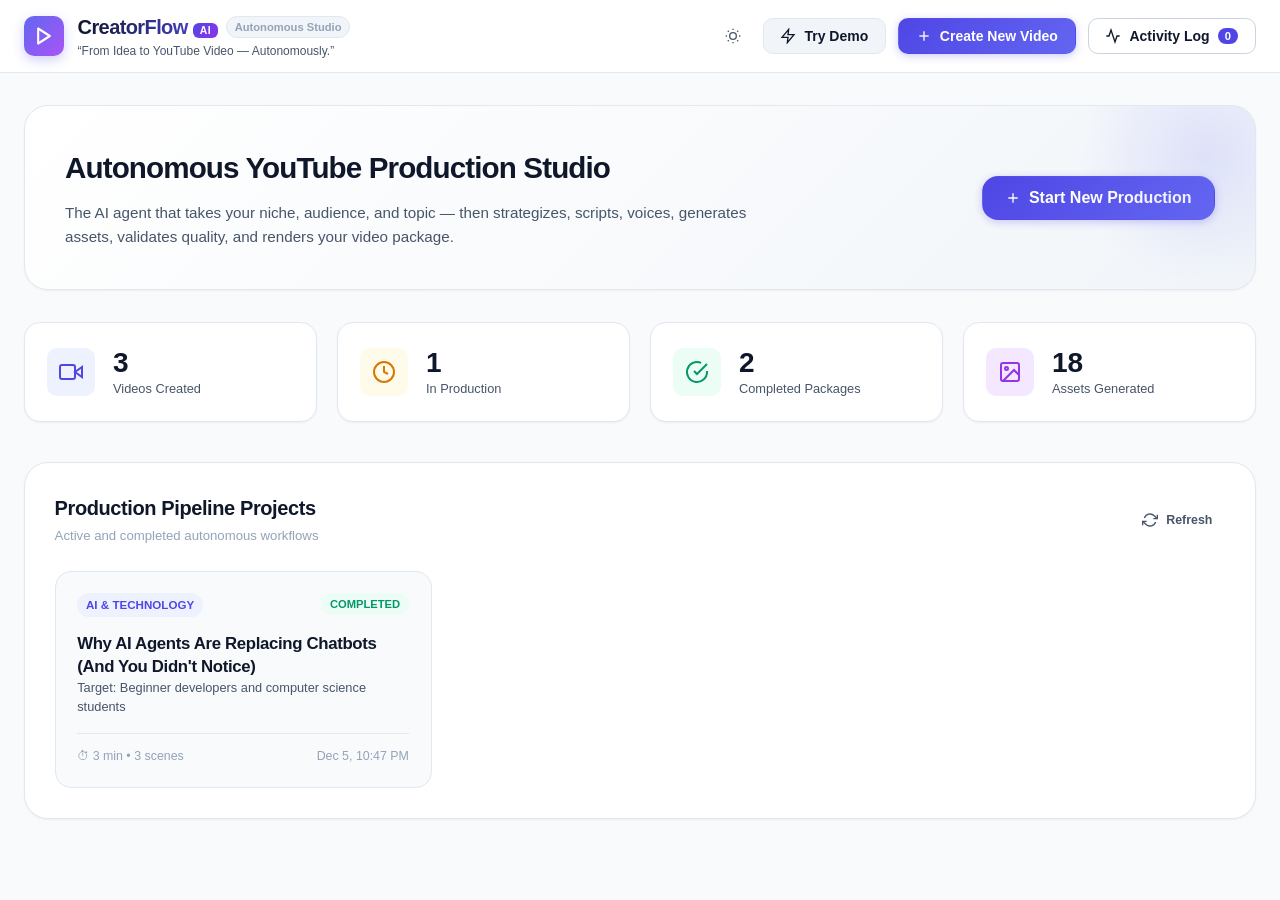
==== commit 46375e39: "fix: configure Vercel routing, serverless API entrypoint, and frontend relative paths" ====
--- a/frontend/index.html
+++ b/frontend/index.html
@@ -8,7 +8,7 @@
   <link rel="preconnect" href="https://fonts.googleapis.com">
   <link rel="preconnect" href="https://fonts.gstatic.com" crossorigin>
   <link href="https://fonts.googleapis.com/css2?family=Plus+Jakarta+Sans:wght@400;500;600;700;800&family=JetBrains+Mono:wght@400;500&display=swap" rel="stylesheet">
-  <link rel="stylesheet" href="/static/css/styles.css">
+  <link rel="stylesheet" href="css/styles.css">
   <link rel="icon" href="data:image/svg+xml,<svg xmlns='http://www.w3.org/2000/svg' viewBox='0 0 100 100'><rect width='100' height='100' rx='24' fill='%236366f1'/><polygon points='40,30 75,50 40,70' fill='white'/></svg>">
 </head>
 <body class="theme-light">
@@ -589,7 +589,7 @@
   <div id="toastContainer" class="toast-container"></div>
 
   <!-- Scripts -->
-  <script src="/static/js/api.js"></script>
-  <script src="/static/js/app.js"></script>
+  <script src="js/api.js"></script>
+  <script src="js/app.js"></script>
 </body>
 </html>
--- a/frontend/css/styles.css
+++ b/frontend/css/styles.css
@@ -0,0 +1,1875 @@
+/* ==========================================================================
+   CreatorFlow AI Design System
+   Modern Creator Studio Aesthetic (Linear / Vercel / Descript inspired)
+   ========================================================================== */
+
+:root {
+  /* Color Tokens - Light Mode */
+  --bg-primary: #f8fafc;
+  --bg-surface: #ffffff;
+  --bg-surface-elevated: #ffffff;
+  --bg-subtle: #f1f5f9;
+  --bg-card-hover: #f8fafc;
+  
+  --border-subtle: #e2e8f0;
+  --border-strong: #cbd5e1;
+  --border-focus: #6366f1;
+
+  --text-primary: #0f172a;
+  --text-secondary: #475569;
+  --text-tertiary: #94a3b8;
+  --text-inverse: #ffffff;
+
+  --primary: #4f46e5;
+  --primary-hover: #4338ca;
+  --primary-light: #eef2ff;
+  --primary-border: #c7d2fe;
+
+  --accent-cyan: #0284c7;
+  --accent-cyan-light: #e0f2fe;
+
+  --success: #059669;
+  --success-light: #ecfdf5;
+  --success-border: #a7f3d0;
+
+  --warning: #d97706;
+  --warning-light: #fffbeb;
+  --warning-border: #fde68a;
+
+  --danger: #dc2626;
+  --danger-light: #fef2f2;
+  --danger-border: #fecaca;
+
+  /* Typography */
+  --font-sans: 'Plus Jakarta Sans', -apple-system, BlinkMacSystemFont, 'Segoe UI', Roboto, sans-serif;
+  --font-mono: 'JetBrains Mono', monospace;
+
+  /* Shadows & Elevation */
+  --shadow-sm: 0 1px 2px 0 rgba(0, 0, 0, 0.05);
+  --shadow-md: 0 4px 6px -1px rgba(0, 0, 0, 0.07), 0 2px 4px -2px rgba(0, 0, 0, 0.05);
+  --shadow-lg: 0 10px 15px -3px rgba(0, 0, 0, 0.08), 0 4px 6px -4px rgba(0, 0, 0, 0.05);
+  --shadow-xl: 0 20px 25px -5px rgba(0, 0, 0, 0.1), 0 8px 10px -6px rgba(0, 0, 0, 0.05);
+  --shadow-glow: 0 0 24px rgba(99, 102, 241, 0.15);
+
+  /* Radius */
+  --radius-sm: 6px;
+  --radius-md: 10px;
+  --radius-lg: 16px;
+  --radius-xl: 24px;
+  --radius-full: 9999px;
+
+  /* Transitions */
+  --transition-fast: 150ms cubic-bezier(0.4, 0, 0.2, 1);
+  --transition-base: 220ms cubic-bezier(0.4, 0, 0.2, 1);
+}
+
+/* Dark Mode Tokens */
+body.theme-dark {
+  --bg-primary: #090d16;
+  --bg-surface: #0f172a;
+  --bg-surface-elevated: #1e293b;
+  --bg-subtle: #141e33;
+  --bg-card-hover: #17243d;
+
+  --border-subtle: #1e293b;
+  --border-strong: #334155;
+  --border-focus: #818cf8;
+
+  --text-primary: #f8fafc;
+  --text-secondary: #94a3b8;
+  --text-tertiary: #64748b;
+  --text-inverse: #0f172a;
+
+  --primary: #6366f1;
+  --primary-hover: #4f46e5;
+  --primary-light: rgba(99, 102, 241, 0.12);
+  --primary-border: rgba(99, 102, 241, 0.35);
+
+  --accent-cyan: #38bdf8;
+  --accent-cyan-light: rgba(56, 189, 248, 0.12);
+
+  --success: #10b981;
+  --success-light: rgba(16, 185, 129, 0.12);
+  --success-border: rgba(16, 185, 129, 0.3);
+
+  --warning: #f59e0b;
+  --warning-light: rgba(245, 158, 11, 0.12);
+  --warning-border: rgba(245, 158, 11, 0.3);
+
+  --shadow-sm: 0 1px 2px 0 rgba(0, 0, 0, 0.4);
+  --shadow-md: 0 4px 6px -1px rgba(0, 0, 0, 0.5);
+  --shadow-lg: 0 10px 15px -3px rgba(0, 0, 0, 0.6);
+  --shadow-xl: 0 20px 25px -5px rgba(0, 0, 0, 0.7);
+  --shadow-glow: 0 0 30px rgba(99, 102, 241, 0.25);
+}
+
+/* Base Reset & Setup */
+*, *::before, *::after {
+  box-sizing: border-box;
+  margin: 0;
+  padding: 0;
+}
+
+body {
+  font-family: var(--font-sans);
+  background-color: var(--bg-primary);
+  color: var(--text-primary);
+  line-height: 1.5;
+  -webkit-font-smoothing: antialiased;
+  min-height: 100vh;
+  display: flex;
+  flex-direction: column;
+  transition: background-color var(--transition-base), color var(--transition-base);
+}
+
+/* Typography */
+h1, h2, h3, h4, h5 {
+  font-weight: 700;
+  letter-spacing: -0.02em;
+  color: var(--text-primary);
+}
+
+/* Top App Header */
+.app-header {
+  position: sticky;
+  top: 0;
+  z-index: 50;
+  background-color: var(--bg-surface);
+  border-bottom: 1px solid var(--border-subtle);
+  backdrop-filter: blur(12px);
+  padding: 0.75rem 1.5rem;
+}
+
+.header-container {
+  max-width: 1400px;
+  margin: 0 auto;
+  display: flex;
+  align-items: center;
+  justify-content: space-between;
+}
+
+.header-brand {
+  display: flex;
+  align-items: center;
+  gap: 0.85rem;
+  cursor: pointer;
+  user-select: none;
+}
+
+.brand-logo-icon {
+  width: 40px;
+  height: 40px;
+  border-radius: var(--radius-md);
+  background: linear-gradient(135deg, #6366f1, #a855f7);
+  color: white;
+  display: flex;
+  align-items: center;
+  justify-content: center;
+  box-shadow: 0 4px 12px rgba(99, 102, 241, 0.3);
+}
+
+.brand-logo-icon svg {
+  width: 20px;
+  height: 20px;
+}
+
+.brand-info {
+  display: flex;
+  flex-direction: column;
+}
+
+.brand-title-row {
+  display: flex;
+  align-items: center;
+  gap: 0.5rem;
+}
+
+.brand-name {
+  font-size: 1.25rem;
+  font-weight: 800;
+  letter-spacing: -0.03em;
+  background: linear-gradient(90deg, var(--text-primary), var(--primary));
+  -webkit-background-clip: text;
+  -webkit-text-fill-color: transparent;
+}
+
+.brand-badge {
+  background: linear-gradient(135deg, #4f46e5, #9333ea);
+  color: white;
+  font-size: 0.65rem;
+  padding: 0.15rem 0.45rem;
+  border-radius: var(--radius-sm);
+  font-weight: 700;
+  letter-spacing: 0.05em;
+  -webkit-text-fill-color: white;
+}
+
+.agent-tag {
+  font-size: 0.7rem;
+  font-weight: 600;
+  color: var(--text-tertiary);
+  background: var(--bg-subtle);
+  border: 1px solid var(--border-subtle);
+  padding: 0.1rem 0.45rem;
+  border-radius: var(--radius-full);
+}
+
+.brand-tagline {
+  font-size: 0.75rem;
+  color: var(--text-secondary);
+  font-weight: 500;
+}
+
+.header-actions {
+  display: flex;
+  align-items: center;
+  gap: 0.75rem;
+}
+
+/* Button Component System */
+.btn {
+  display: inline-flex;
+  align-items: center;
+  justify-content: center;
+  gap: 0.5rem;
+  font-family: var(--font-sans);
+  font-size: 0.875rem;
+  font-weight: 600;
+  padding: 0.55rem 1.05rem;
+  border-radius: var(--radius-md);
+  border: 1px solid transparent;
+  cursor: pointer;
+  transition: all var(--transition-fast);
+  text-decoration: none;
+  white-space: nowrap;
+}
+
+.btn-primary {
+  background: linear-gradient(135deg, var(--primary), #6366f1);
+  color: white;
+  box-shadow: 0 2px 8px rgba(79, 70, 229, 0.28);
+}
+
+.btn-primary:hover {
+  background: linear-gradient(135deg, var(--primary-hover), #4f46e5);
+  box-shadow: 0 4px 14px rgba(79, 70, 229, 0.4);
+  transform: translateY(-1px);
+}
+
+.btn-secondary {
+  background-color: var(--bg-subtle);
+  color: var(--text-primary);
+  border-color: var(--border-subtle);
+}
+
+.btn-secondary:hover {
+  background-color: var(--border-subtle);
+  color: var(--text-primary);
+}
+
+.btn-outline {
+  background-color: transparent;
+  border-color: var(--border-strong);
+  color: var(--text-primary);
+}
+
+.btn-outline:hover {
+  background-color: var(--bg-subtle);
+  border-color: var(--primary);
+  color: var(--primary);
+}
+
+.btn-ghost {
+  background: transparent;
+  border-color: transparent;
+  color: var(--text-secondary);
+}
+
+.btn-ghost:hover {
+  background-color: var(--bg-subtle);
+  color: var(--text-primary);
+}
+
+.btn-icon {
+  padding: 0.55rem;
+  border-radius: var(--radius-md);
+}
+
+.btn-sm {
+  font-size: 0.775rem;
+  padding: 0.35rem 0.75rem;
+}
+
+.btn-lg {
+  font-size: 1rem;
+  padding: 0.75rem 1.4rem;
+  border-radius: var(--radius-lg);
+}
+
+.btn.disabled, .btn:disabled {
+  opacity: 0.5;
+  pointer-events: none;
+}
+
+.icon {
+  width: 16px;
+  height: 16px;
+}
+
+.icon-sm {
+  width: 14px;
+  height: 14px;
+}
+
+.counter-badge {
+  background-color: var(--primary);
+  color: white;
+  font-size: 0.7rem;
+  font-weight: 700;
+  padding: 0.1rem 0.45rem;
+  border-radius: var(--radius-full);
+}
+
+/* App Main Layout */
+.app-main {
+  flex: 1;
+  max-width: 1400px;
+  width: 100%;
+  margin: 0 auto;
+  padding: 2rem 1.5rem 4rem;
+}
+
+.view-section {
+  display: none;
+}
+
+.view-section.active {
+  display: block;
+  animation: fadeIn 200ms ease;
+}
+
+@keyframes fadeIn {
+  from { opacity: 0; transform: translateY(6px); }
+  to { opacity: 1; transform: translateY(0); }
+}
+
+/* Hero Section */
+.dashboard-hero {
+  background: linear-gradient(135deg, var(--bg-surface), var(--bg-subtle));
+  border: 1px solid var(--border-subtle);
+  border-radius: var(--radius-xl);
+  padding: 2.5rem;
+  margin-bottom: 2rem;
+  display: flex;
+  align-items: center;
+  justify-content: space-between;
+  gap: 2rem;
+  box-shadow: var(--shadow-sm);
+  position: relative;
+  overflow: hidden;
+}
+
+.dashboard-hero::before {
+  content: "";
+  position: absolute;
+  top: -80px;
+  right: -80px;
+  width: 260px;
+  height: 260px;
+  background: radial-gradient(circle, rgba(99, 102, 241, 0.15) 0%, transparent 70%);
+  pointer-events: none;
+}
+
+.hero-text {
+  max-width: 720px;
+}
+
+.hero-title {
+  font-size: 1.85rem;
+  font-weight: 800;
+  letter-spacing: -0.03em;
+  margin-bottom: 0.65rem;
+}
+
+.hero-sub {
+  font-size: 0.95rem;
+  color: var(--text-secondary);
+  line-height: 1.6;
+}
+
+/* Metric Cards Grid */
+.metrics-grid {
+  display: grid;
+  grid-template-columns: repeat(auto-fit, minmax(240px, 1fr));
+  gap: 1.25rem;
+  margin-bottom: 2.5rem;
+}
+
+.metric-card {
+  background-color: var(--bg-surface);
+  border: 1px solid var(--border-subtle);
+  border-radius: var(--radius-lg);
+  padding: 1.4rem;
+  display: flex;
+  align-items: center;
+  gap: 1.1rem;
+  box-shadow: var(--shadow-sm);
+  transition: transform var(--transition-fast), border-color var(--transition-fast);
+}
+
+.metric-card:hover {
+  transform: translateY(-2px);
+  border-color: var(--border-strong);
+}
+
+.metric-icon-wrap {
+  width: 48px;
+  height: 48px;
+  border-radius: var(--radius-md);
+  display: flex;
+  align-items: center;
+  justify-content: center;
+}
+
+.metric-icon-wrap svg {
+  width: 24px;
+  height: 24px;
+}
+
+.metric-icon-wrap.indigo { background-color: var(--primary-light); color: var(--primary); }
+.metric-icon-wrap.amber { background-color: var(--warning-light); color: var(--warning); }
+.metric-icon-wrap.emerald { background-color: var(--success-light); color: var(--success); }
+.metric-icon-wrap.purple { background-color: #f3e8ff; color: #9333ea; }
+
+.metric-data {
+  display: flex;
+  flex-direction: column;
+}
+
+.metric-value {
+  font-size: 1.75rem;
+  font-weight: 800;
+  line-height: 1.2;
+}
+
+.metric-label {
+  font-size: 0.8rem;
+  color: var(--text-secondary);
+  font-weight: 500;
+}
+
+/* Projects Section */
+.projects-section {
+  background-color: var(--bg-surface);
+  border: 1px solid var(--border-subtle);
+  border-radius: var(--radius-xl);
+  padding: 1.85rem;
+  box-shadow: var(--shadow-sm);
+}
+
+.section-header {
+  display: flex;
+  align-items: center;
+  justify-content: space-between;
+  margin-bottom: 1.5rem;
+}
+
+.section-heading {
+  font-size: 1.25rem;
+  font-weight: 700;
+}
+
+.section-subheading {
+  font-size: 0.825rem;
+  color: var(--text-tertiary);
+}
+
+.projects-grid {
+  display: grid;
+  grid-template-columns: repeat(auto-fill, minmax(360px, 1fr));
+  gap: 1.25rem;
+}
+
+.project-card {
+  background-color: var(--bg-primary);
+  border: 1px solid var(--border-subtle);
+  border-radius: var(--radius-lg);
+  padding: 1.35rem;
+  display: flex;
+  flex-direction: column;
+  justify-content: space-between;
+  gap: 1rem;
+  cursor: pointer;
+  transition: all var(--transition-fast);
+}
+
+.project-card:hover {
+  background-color: var(--bg-card-hover);
+  border-color: var(--primary-border);
+  box-shadow: var(--shadow-md);
+  transform: translateY(-2px);
+}
+
+.project-card-top {
+  display: flex;
+  align-items: flex-start;
+  justify-content: space-between;
+  gap: 0.75rem;
+}
+
+.project-card-niche {
+  font-size: 0.725rem;
+  font-weight: 600;
+  text-transform: uppercase;
+  color: var(--primary);
+  background-color: var(--primary-light);
+  padding: 0.2rem 0.55rem;
+  border-radius: var(--radius-full);
+}
+
+.project-card-stage {
+  font-size: 0.7rem;
+  font-weight: 700;
+  padding: 0.2rem 0.55rem;
+  border-radius: var(--radius-full);
+}
+
+.project-card-title {
+  font-size: 1.05rem;
+  font-weight: 700;
+  line-height: 1.35;
+  color: var(--text-primary);
+}
+
+.project-card-audience {
+  font-size: 0.8rem;
+  color: var(--text-secondary);
+}
+
+.project-card-footer {
+  display: flex;
+  align-items: center;
+  justify-content: space-between;
+  padding-top: 0.85rem;
+  border-top: 1px solid var(--border-subtle);
+  font-size: 0.775rem;
+  color: var(--text-tertiary);
+}
+
+.empty-state {
+  grid-column: 1 / -1;
+  text-align: center;
+  padding: 3.5rem 1.5rem;
+  color: var(--text-tertiary);
+}
+
+.empty-icon {
+  font-size: 2.5rem;
+  margin-bottom: 0.75rem;
+}
+
+/* ==========================================================================
+   Workspace View (Studio Pipeline)
+   ========================================================================== */
+
+.workspace-header {
+  display: flex;
+  align-items: center;
+  justify-content: space-between;
+  margin-bottom: 1.5rem;
+  gap: 1rem;
+}
+
+.workspace-nav-left {
+  display: flex;
+  align-items: center;
+  gap: 1rem;
+}
+
+.project-niche-pill {
+  font-size: 0.75rem;
+  font-weight: 600;
+  background-color: var(--primary-light);
+  color: var(--primary);
+  padding: 0.2rem 0.65rem;
+  border-radius: var(--radius-full);
+  display: inline-block;
+  margin-bottom: 0.25rem;
+}
+
+.project-topic-heading {
+  font-size: 1.45rem;
+  font-weight: 800;
+  line-height: 1.25;
+}
+
+.workspace-actions {
+  display: flex;
+  align-items: center;
+  gap: 0.75rem;
+}
+
+/* Urgent Human-in-the-Loop Approval Banner */
+.approval-banner {
+  background: linear-gradient(135deg, rgba(245, 158, 11, 0.12), rgba(217, 119, 6, 0.05));
+  border: 1px solid var(--warning-border);
+  border-radius: var(--radius-lg);
+  padding: 1.25rem 1.5rem;
+  margin-bottom: 1.5rem;
+  display: flex;
+  align-items: center;
+  justify-content: space-between;
+  gap: 1.5rem;
+  box-shadow: 0 4px 16px rgba(245, 158, 11, 0.1);
+  animation: pulseGlow 2.5s infinite;
+}
+
+@keyframes pulseGlow {
+  0%, 100% { border-color: var(--warning-border); }
+  50% { border-color: var(--warning); }
+}
+
+.banner-content {
+  display: flex;
+  align-items: center;
+  gap: 1rem;
+}
+
+.banner-icon-pulse {
+  width: 42px;
+  height: 42px;
+  border-radius: var(--radius-full);
+  background-color: var(--warning-light);
+  color: var(--warning);
+  display: flex;
+  align-items: center;
+  justify-content: center;
+  flex-shrink: 0;
+}
+
+.banner-icon-pulse svg {
+  width: 22px;
+  height: 22px;
+}
+
+.banner-text h4 {
+  font-size: 1rem;
+  color: var(--warning);
+}
+
+.banner-text p {
+  font-size: 0.85rem;
+  color: var(--text-secondary);
+}
+
+.banner-buttons {
+  display: flex;
+  align-items: center;
+  gap: 0.65rem;
+}
+
+/* Pipeline Stepper Card (The 12 Stages) */
+.pipeline-stepper-card {
+  background-color: var(--bg-surface);
+  border: 1px solid var(--border-subtle);
+  border-radius: var(--radius-xl);
+  padding: 1.5rem;
+  margin-bottom: 1.75rem;
+  box-shadow: var(--shadow-sm);
+}
+
+.stepper-header {
+  display: flex;
+  align-items: center;
+  justify-content: space-between;
+  margin-bottom: 1.25rem;
+}
+
+.stepper-title-row {
+  display: flex;
+  align-items: center;
+  gap: 0.75rem;
+}
+
+.stepper-title {
+  font-size: 1.05rem;
+  font-weight: 700;
+}
+
+.pipeline-status-badge {
+  font-size: 0.7rem;
+  font-weight: 700;
+  padding: 0.2rem 0.55rem;
+  border-radius: var(--radius-full);
+  background: var(--bg-subtle);
+  color: var(--text-secondary);
+}
+
+.stepper-subtitle {
+  font-size: 0.8rem;
+  color: var(--text-tertiary);
+}
+
+.stages-track-container {
+  overflow-x: auto;
+  padding-bottom: 0.75rem;
+}
+
+.stages-track {
+  display: flex;
+  align-items: center;
+  gap: 0.65rem;
+  min-width: 960px;
+}
+
+.stage-step {
+  flex: 1;
+  display: flex;
+  flex-direction: column;
+  align-items: center;
+  padding: 0.85rem 0.5rem;
+  border-radius: var(--radius-md);
+  border: 1px solid var(--border-subtle);
+  background-color: var(--bg-primary);
+  text-align: center;
+  transition: all var(--transition-fast);
+  cursor: pointer;
+  position: relative;
+}
+
+.stage-step:hover {
+  border-color: var(--border-strong);
+  transform: translateY(-2px);
+}
+
+.stage-step.active {
+  border-color: var(--primary);
+  background-color: var(--primary-light);
+}
+
+.stage-step.completed {
+  border-color: var(--success-border);
+  background-color: var(--success-light);
+}
+
+.stage-step.running {
+  border-color: var(--warning-border);
+  background-color: var(--warning-light);
+}
+
+.stage-step.waiting {
+  border-color: var(--warning);
+  background-color: var(--warning-light);
+}
+
+.stage-step-icon {
+  font-size: 1.15rem;
+  margin-bottom: 0.25rem;
+}
+
+.stage-step-name {
+  font-size: 0.725rem;
+  font-weight: 700;
+  white-space: nowrap;
+}
+
+.stage-step-status {
+  font-size: 0.625rem;
+  font-weight: 600;
+  text-transform: uppercase;
+  color: var(--text-tertiary);
+  margin-top: 0.2rem;
+}
+
+/* Tabs Bar */
+.workspace-tabs-bar {
+  display: flex;
+  gap: 0.5rem;
+  border-bottom: 1px solid var(--border-subtle);
+  margin-bottom: 1.75rem;
+  overflow-x: auto;
+}
+
+.tab-btn {
+  display: inline-flex;
+  align-items: center;
+  gap: 0.5rem;
+  background: transparent;
+  border: none;
+  border-bottom: 2px solid transparent;
+  padding: 0.75rem 1.15rem;
+  font-family: var(--font-sans);
+  font-size: 0.875rem;
+  font-weight: 600;
+  color: var(--text-secondary);
+  cursor: pointer;
+  transition: all var(--transition-fast);
+  white-space: nowrap;
+}
+
+.tab-btn:hover {
+  color: var(--text-primary);
+}
+
+.tab-btn.active {
+  color: var(--primary);
+  border-bottom-color: var(--primary);
+}
+
+.tab-pane {
+  display: none;
+}
+
+.tab-pane.active {
+  display: block;
+  animation: fadeIn 200ms ease;
+}
+
+/* Strategy & Titles Layout */
+.strategy-layout {
+  display: grid;
+  grid-template-columns: repeat(auto-fit, minmax(460px, 1fr));
+  gap: 1.5rem;
+  margin-bottom: 1.5rem;
+}
+
+.strategy-card {
+  background-color: var(--bg-surface);
+  border: 1px solid var(--border-subtle);
+  border-radius: var(--radius-xl);
+  padding: 1.6rem;
+  box-shadow: var(--shadow-sm);
+}
+
+.card-top-header {
+  display: flex;
+  align-items: center;
+  justify-content: space-between;
+  margin-bottom: 1.25rem;
+}
+
+.card-heading {
+  font-size: 1.1rem;
+  font-weight: 700;
+}
+
+.angles-list, .titles-list {
+  display: flex;
+  flex-direction: column;
+  gap: 0.85rem;
+}
+
+.angle-card, .title-card {
+  border: 1px solid var(--border-subtle);
+  border-radius: var(--radius-md);
+  padding: 1rem;
+  background-color: var(--bg-primary);
+  transition: all var(--transition-fast);
+}
+
+.angle-card.selected, .title-card.selected {
+  border-color: var(--primary);
+  background-color: var(--primary-light);
+  box-shadow: 0 2px 8px rgba(99, 102, 241, 0.12);
+}
+
+.angle-title, .title-text {
+  font-size: 0.95rem;
+  font-weight: 700;
+  margin-bottom: 0.35rem;
+  color: var(--text-primary);
+}
+
+.angle-desc {
+  font-size: 0.825rem;
+  color: var(--text-secondary);
+  line-height: 1.5;
+}
+
+.title-scores-row {
+  display: flex;
+  flex-wrap: wrap;
+  gap: 0.5rem;
+  margin-top: 0.5rem;
+}
+
+.score-chip {
+  font-size: 0.7rem;
+  font-weight: 600;
+  background-color: var(--bg-subtle);
+  padding: 0.15rem 0.5rem;
+  border-radius: var(--radius-sm);
+  color: var(--text-secondary);
+}
+
+.strategy-details-grid {
+  display: grid;
+  grid-template-columns: repeat(auto-fit, minmax(300px, 1fr));
+  gap: 1.25rem;
+}
+
+.info-card {
+  background-color: var(--bg-surface);
+  border: 1px solid var(--border-subtle);
+  border-radius: var(--radius-lg);
+  padding: 1.25rem;
+}
+
+.info-title {
+  font-size: 0.85rem;
+  text-transform: uppercase;
+  letter-spacing: 0.05em;
+  color: var(--text-tertiary);
+  margin-bottom: 0.5rem;
+}
+
+.info-text {
+  font-size: 0.925rem;
+  color: var(--text-primary);
+  line-height: 1.5;
+}
+
+/* Script View */
+.script-toolbar {
+  display: flex;
+  align-items: center;
+  justify-content: space-between;
+  margin-bottom: 1rem;
+}
+
+.script-meta-left {
+  display: flex;
+  align-items: center;
+  gap: 0.5rem;
+}
+
+.meta-tag {
+  font-size: 0.775rem;
+  font-weight: 600;
+  background-color: var(--bg-subtle);
+  border: 1px solid var(--border-subtle);
+  padding: 0.25rem 0.65rem;
+  border-radius: var(--radius-full);
+}
+
+.script-viewer-box {
+  background-color: var(--bg-surface);
+  border: 1px solid var(--border-subtle);
+  border-radius: var(--radius-xl);
+  padding: 2rem;
+  box-shadow: var(--shadow-sm);
+}
+
+.script-main-title {
+  font-size: 1.4rem;
+  font-weight: 800;
+  margin-bottom: 1rem;
+}
+
+.script-hook-callout {
+  background-color: var(--primary-light);
+  border-left: 4px solid var(--primary);
+  padding: 1rem 1.25rem;
+  border-radius: var(--radius-sm);
+  margin-bottom: 2rem;
+}
+
+.callout-label {
+  font-size: 0.7rem;
+  font-weight: 800;
+  color: var(--primary);
+  letter-spacing: 0.05em;
+}
+
+.hook-quote {
+  font-size: 1.05rem;
+  font-weight: 600;
+  margin-top: 0.25rem;
+  line-height: 1.5;
+}
+
+.script-scenes-breakdown {
+  display: flex;
+  flex-direction: column;
+  gap: 1.5rem;
+}
+
+.scene-block {
+  border: 1px solid var(--border-subtle);
+  border-radius: var(--radius-lg);
+  padding: 1.25rem;
+  background-color: var(--bg-primary);
+}
+
+.scene-block-header {
+  display: flex;
+  align-items: center;
+  justify-content: space-between;
+  margin-bottom: 0.75rem;
+}
+
+.scene-badge {
+  font-size: 0.75rem;
+  font-weight: 800;
+  color: var(--primary);
+}
+
+.scene-dur {
+  font-size: 0.75rem;
+  color: var(--text-tertiary);
+  font-family: var(--font-mono);
+}
+
+.scene-narration {
+  font-size: 0.95rem;
+  line-height: 1.6;
+  margin-bottom: 0.75rem;
+}
+
+.scene-visual-direction {
+  font-size: 0.8rem;
+  color: var(--text-secondary);
+  background-color: var(--bg-subtle);
+  padding: 0.5rem 0.85rem;
+  border-radius: var(--radius-sm);
+  display: flex;
+  gap: 0.5rem;
+}
+
+/* Storyboard Grid */
+.storyboard-toolbar {
+  display: flex;
+  align-items: center;
+  justify-content: space-between;
+  margin-bottom: 1.25rem;
+}
+
+.storyboard-grid {
+  display: grid;
+  grid-template-columns: repeat(auto-fill, minmax(360px, 1fr));
+  gap: 1.5rem;
+}
+
+.storyboard-card {
+  background-color: var(--bg-surface);
+  border: 1px solid var(--border-subtle);
+  border-radius: var(--radius-lg);
+  overflow: hidden;
+  box-shadow: var(--shadow-sm);
+  display: flex;
+  flex-direction: column;
+}
+
+.storyboard-preview-box {
+  width: 100%;
+  aspect-ratio: 16 / 9;
+  background-color: #0b0f19;
+  position: relative;
+  overflow: hidden;
+  display: flex;
+  align-items: center;
+  justify-content: center;
+}
+
+.storyboard-img {
+  width: 100%;
+  height: 100%;
+  object-fit: cover;
+}
+
+.scene-overlay-badge {
+  position: absolute;
+  top: 10px;
+  left: 10px;
+  background: rgba(15, 23, 42, 0.85);
+  color: white;
+  font-size: 0.65rem;
+  font-weight: 800;
+  padding: 0.2rem 0.55rem;
+  border-radius: var(--radius-sm);
+  backdrop-filter: blur(4px);
+}
+
+.asset-status-badge {
+  position: absolute;
+  top: 10px;
+  right: 10px;
+  font-size: 0.65rem;
+  font-weight: 700;
+  padding: 0.2rem 0.55rem;
+  border-radius: var(--radius-sm);
+  text-transform: uppercase;
+}
+
+.asset-status-badge.generated { background: #059669; color: white; }
+.asset-status-badge.placeholder { background: #d97706; color: white; }
+.asset-status-badge.waiting { background: #6366f1; color: white; }
+
+.storyboard-body {
+  padding: 1.25rem;
+  display: flex;
+  flex-direction: column;
+  gap: 0.75rem;
+  flex: 1;
+}
+
+.storyboard-meta-row {
+  display: flex;
+  align-items: center;
+  justify-content: space-between;
+  font-size: 0.75rem;
+}
+
+.visual-type-tag {
+  font-weight: 700;
+  color: var(--primary);
+  background: var(--primary-light);
+  padding: 0.15rem 0.5rem;
+  border-radius: var(--radius-sm);
+}
+
+.storyboard-narration {
+  font-size: 0.875rem;
+  line-height: 1.5;
+  color: var(--text-primary);
+}
+
+.storyboard-prompt-box {
+  background: var(--bg-subtle);
+  border: 1px solid var(--border-subtle);
+  padding: 0.65rem;
+  border-radius: var(--radius-sm);
+  font-size: 0.75rem;
+  color: var(--text-secondary);
+}
+
+.storyboard-audio-row {
+  margin-top: auto;
+  padding-top: 0.5rem;
+  border-top: 1px solid var(--border-subtle);
+}
+
+.mini-audio-player {
+  width: 100%;
+  height: 32px;
+}
+
+/* Asset Library Grid */
+.asset-library-grid {
+  display: grid;
+  grid-template-columns: repeat(auto-fill, minmax(280px, 1fr));
+  gap: 1.25rem;
+  margin-top: 1.25rem;
+}
+
+.asset-item-card {
+  background-color: var(--bg-surface);
+  border: 1px solid var(--border-subtle);
+  border-radius: var(--radius-lg);
+  overflow: hidden;
+  box-shadow: var(--shadow-sm);
+}
+
+.asset-thumb-box {
+  aspect-ratio: 16 / 9;
+  background-color: #0b0f19;
+  position: relative;
+  display: flex;
+  align-items: center;
+  justify-content: center;
+}
+
+.asset-thumb-box img {
+  width: 100%;
+  height: 100%;
+  object-fit: cover;
+}
+
+.asset-item-info {
+  padding: 1rem;
+}
+
+.asset-item-type {
+  font-size: 0.7rem;
+  font-weight: 700;
+  text-transform: uppercase;
+  color: var(--primary);
+}
+
+.asset-item-name {
+  font-size: 0.875rem;
+  font-weight: 700;
+  margin: 0.25rem 0;
+}
+
+.asset-item-provider {
+  font-size: 0.75rem;
+  color: var(--text-tertiary);
+}
+
+/* Quality Control View */
+.qc-layout {
+  display: grid;
+  grid-template-columns: 360px 1fr;
+  gap: 1.75rem;
+}
+
+.qc-summary-card {
+  background-color: var(--bg-surface);
+  border: 1px solid var(--border-subtle);
+  border-radius: var(--radius-xl);
+  padding: 2rem;
+  display: flex;
+  flex-direction: column;
+  justify-content: space-between;
+  gap: 1.5rem;
+  box-shadow: var(--shadow-sm);
+}
+
+.qc-badge-large {
+  display: inline-block;
+  font-size: 0.85rem;
+  font-weight: 800;
+  padding: 0.4rem 0.95rem;
+  border-radius: var(--radius-full);
+  margin-bottom: 1rem;
+}
+
+.qc-badge-large.passed { background-color: var(--success-light); color: var(--success); }
+.qc-badge-large.failed { background-color: var(--danger-light); color: var(--danger); }
+.qc-badge-large.pending { background-color: var(--warning-light); color: var(--warning); }
+
+.qc-checks-card {
+  background-color: var(--bg-surface);
+  border: 1px solid var(--border-subtle);
+  border-radius: var(--radius-xl);
+  padding: 1.75rem;
+  box-shadow: var(--shadow-sm);
+}
+
+.checklist-items {
+  display: flex;
+  flex-direction: column;
+  gap: 0.85rem;
+  margin-top: 1rem;
+}
+
+.check-item-row {
+  display: flex;
+  align-items: center;
+  justify-content: space-between;
+  padding: 0.85rem 1.15rem;
+  border-radius: var(--radius-md);
+  border: 1px solid var(--border-subtle);
+  background-color: var(--bg-primary);
+}
+
+.check-item-left {
+  display: flex;
+  align-items: center;
+  gap: 0.85rem;
+}
+
+.check-status-icon {
+  font-size: 1.1rem;
+}
+
+.check-name {
+  font-size: 0.9rem;
+  font-weight: 700;
+}
+
+.check-category {
+  font-size: 0.7rem;
+  font-weight: 600;
+  text-transform: uppercase;
+  color: var(--text-tertiary);
+}
+
+.check-details {
+  font-size: 0.8rem;
+  color: var(--text-secondary);
+}
+
+/* Final YouTube Package View */
+.final-package-layout {
+  display: grid;
+  grid-template-columns: 1.3fr 1fr;
+  gap: 2rem;
+}
+
+.player-column {
+  display: flex;
+  flex-direction: column;
+  gap: 1.25rem;
+}
+
+.video-player-container {
+  width: 100%;
+  aspect-ratio: 16 / 9;
+  background-color: #000;
+  border-radius: var(--radius-xl);
+  overflow: hidden;
+  box-shadow: var(--shadow-lg);
+  position: relative;
+  display: flex;
+  align-items: center;
+  justify-content: center;
+}
+
+.main-video-player {
+  width: 100%;
+  height: 100%;
+  object-fit: contain;
+}
+
+.video-placeholder-notice {
+  text-align: center;
+  padding: 2rem;
+  color: white;
+}
+
+.video-placeholder-notice h4 {
+  color: white;
+  margin: 0.5rem 0;
+}
+
+.video-placeholder-notice p {
+  color: #94a3b8;
+  font-size: 0.85rem;
+  margin-bottom: 1.25rem;
+}
+
+.player-actions-row {
+  display: flex;
+  gap: 0.85rem;
+}
+
+.disclaimer-callout {
+  background-color: var(--bg-surface);
+  border: 1px solid var(--border-subtle);
+  border-radius: var(--radius-md);
+  padding: 0.85rem 1.15rem;
+  font-size: 0.8rem;
+  color: var(--text-secondary);
+  display: flex;
+  align-items: center;
+  gap: 0.65rem;
+}
+
+.metadata-column {
+  background-color: var(--bg-surface);
+  border: 1px solid var(--border-subtle);
+  border-radius: var(--radius-xl);
+  padding: 1.75rem;
+  display: flex;
+  flex-direction: column;
+  gap: 1.25rem;
+  box-shadow: var(--shadow-sm);
+}
+
+.thumbnail-preview-card {
+  border: 1px solid var(--border-subtle);
+  border-radius: var(--radius-lg);
+  overflow: hidden;
+  background-color: var(--bg-primary);
+}
+
+.card-header-sm {
+  padding: 0.65rem 1rem;
+  display: flex;
+  align-items: center;
+  justify-content: space-between;
+  font-size: 0.8rem;
+  font-weight: 700;
+  border-bottom: 1px solid var(--border-subtle);
+}
+
+.thumbnail-img-box {
+  width: 100%;
+  aspect-ratio: 16 / 9;
+  background: #000;
+}
+
+.thumbnail-img {
+  width: 100%;
+  height: 100%;
+  object-fit: cover;
+}
+
+.meta-field-group {
+  display: flex;
+  flex-direction: column;
+  gap: 0.4rem;
+}
+
+.field-label {
+  font-size: 0.775rem;
+  font-weight: 700;
+  color: var(--text-secondary);
+  text-transform: uppercase;
+  letter-spacing: 0.05em;
+}
+
+.copy-input-row {
+  display: flex;
+  gap: 0.5rem;
+}
+
+.form-input {
+  flex: 1;
+  font-family: var(--font-sans);
+  font-size: 0.875rem;
+  padding: 0.65rem 0.95rem;
+  background-color: var(--bg-primary);
+  border: 1px solid var(--border-subtle);
+  border-radius: var(--radius-md);
+  color: var(--text-primary);
+  outline: none;
+  transition: border-color var(--transition-fast);
+}
+
+.form-input:focus, .form-textarea:focus, .form-select:focus {
+  border-color: var(--primary);
+  box-shadow: 0 0 0 3px var(--primary-light);
+}
+
+.form-textarea {
+  width: 100%;
+  font-family: var(--font-sans);
+  font-size: 0.85rem;
+  padding: 0.75rem 0.95rem;
+  background-color: var(--bg-primary);
+  border: 1px solid var(--border-subtle);
+  border-radius: var(--radius-md);
+  color: var(--text-primary);
+  outline: none;
+  resize: vertical;
+  line-height: 1.5;
+}
+
+.form-select {
+  width: 100%;
+  font-family: var(--font-sans);
+  font-size: 0.875rem;
+  padding: 0.65rem 0.95rem;
+  background-color: var(--bg-primary);
+  border: 1px solid var(--border-subtle);
+  border-radius: var(--radius-md);
+  color: var(--text-primary);
+  outline: none;
+}
+
+.textarea-copy-box {
+  display: flex;
+  flex-direction: column;
+  gap: 0.5rem;
+}
+
+.tags-pill-box {
+  display: flex;
+  flex-wrap: wrap;
+  gap: 0.45rem;
+}
+
+.tag-pill {
+  font-size: 0.75rem;
+  font-weight: 600;
+  background-color: var(--bg-subtle);
+  border: 1px solid var(--border-subtle);
+  padding: 0.2rem 0.6rem;
+  border-radius: var(--radius-full);
+  color: var(--text-secondary);
+}
+
+/* Modals */
+.modal-backdrop {
+  position: fixed;
+  inset: 0;
+  background: rgba(15, 23, 42, 0.65);
+  backdrop-filter: blur(6px);
+  z-index: 100;
+  display: flex;
+  align-items: center;
+  justify-content: center;
+  padding: 1.5rem;
+  animation: fadeIn 180ms ease;
+}
+
+.modal-backdrop.hidden {
+  display: none;
+}
+
+.modal-card {
+  background-color: var(--bg-surface);
+  border: 1px solid var(--border-subtle);
+  border-radius: var(--radius-xl);
+  max-width: 680px;
+  width: 100%;
+  max-height: 90vh;
+  overflow-y: auto;
+  box-shadow: var(--shadow-xl);
+  padding: 2rem;
+}
+
+.modal-header {
+  display: flex;
+  align-items: flex-start;
+  justify-content: space-between;
+  margin-bottom: 1.5rem;
+}
+
+.modal-title {
+  font-size: 1.35rem;
+  font-weight: 800;
+}
+
+.modal-subtitle {
+  font-size: 0.85rem;
+  color: var(--text-secondary);
+}
+
+.modal-form {
+  display: flex;
+  flex-direction: column;
+  gap: 1.25rem;
+}
+
+.form-row {
+  display: flex;
+  gap: 1rem;
+}
+
+.flex-1 {
+  flex: 1;
+}
+
+.form-group {
+  display: flex;
+  flex-direction: column;
+  gap: 0.4rem;
+}
+
+.form-label {
+  font-size: 0.8rem;
+  font-weight: 700;
+  color: var(--text-primary);
+}
+
+.modal-footer {
+  display: flex;
+  align-items: center;
+  justify-content: flex-end;
+  gap: 0.75rem;
+  margin-top: 1rem;
+  padding-top: 1.25rem;
+  border-top: 1px solid var(--border-subtle);
+}
+
+/* Activity Log Drawer */
+.drawer-backdrop {
+  position: fixed;
+  inset: 0;
+  background: rgba(15, 23, 42, 0.4);
+  backdrop-filter: blur(4px);
+  z-index: 110;
+  display: flex;
+  justify-content: flex-end;
+}
+
+.drawer-backdrop.hidden {
+  display: none;
+}
+
+.drawer-panel {
+  width: 480px;
+  max-width: 100%;
+  height: 100%;
+  background-color: var(--bg-surface);
+  border-left: 1px solid var(--border-subtle);
+  padding: 1.75rem;
+  display: flex;
+  flex-direction: column;
+  box-shadow: var(--shadow-xl);
+  animation: slideLeft 220ms ease;
+}
+
+@keyframes slideLeft {
+  from { transform: translateX(100%); }
+  to { transform: translateX(0); }
+}
+
+.drawer-header {
+  display: flex;
+  align-items: center;
+  justify-content: space-between;
+  margin-bottom: 0.4rem;
+}
+
+.drawer-title-row {
+  display: flex;
+  align-items: center;
+  gap: 0.65rem;
+}
+
+.drawer-title {
+  font-size: 1.15rem;
+  font-weight: 800;
+}
+
+.drawer-sub {
+  font-size: 0.8rem;
+  color: var(--text-tertiary);
+  margin-bottom: 1.5rem;
+  padding-bottom: 0.75rem;
+  border-bottom: 1px solid var(--border-subtle);
+}
+
+.activity-log-stream {
+  flex: 1;
+  overflow-y: auto;
+  display: flex;
+  flex-direction: column;
+  gap: 0.85rem;
+}
+
+.log-entry {
+  display: flex;
+  flex-direction: column;
+  gap: 0.25rem;
+  padding: 0.75rem 0.95rem;
+  border-radius: var(--radius-md);
+  border: 1px solid var(--border-subtle);
+  background-color: var(--bg-primary);
+  font-size: 0.8rem;
+}
+
+.log-entry-header {
+  display: flex;
+  align-items: center;
+  justify-content: space-between;
+  font-size: 0.725rem;
+}
+
+.log-timestamp {
+  font-family: var(--font-mono);
+  color: var(--text-tertiary);
+}
+
+.log-stage {
+  font-weight: 700;
+  color: var(--primary);
+}
+
+.log-action {
+  font-weight: 600;
+  color: var(--text-primary);
+}
+
+/* Toast Container */
+.toast-container {
+  position: fixed;
+  bottom: 24px;
+  right: 24px;
+  z-index: 200;
+  display: flex;
+  flex-direction: column;
+  gap: 0.65rem;
+  pointer-events: none;
+}
+
+.toast {
+  pointer-events: auto;
+  padding: 0.75rem 1.25rem;
+  border-radius: var(--radius-md);
+  background: var(--bg-surface);
+  color: var(--text-primary);
+  border: 1px solid var(--border-subtle);
+  box-shadow: var(--shadow-lg);
+  font-size: 0.85rem;
+  font-weight: 600;
+  display: flex;
+  align-items: center;
+  gap: 0.65rem;
+  animation: toastIn 180ms ease;
+}
+
+@keyframes toastIn {
+  from { opacity: 0; transform: translateY(12px); }
+  to { opacity: 1; transform: translateY(0); }
+}
+
+/* Badges */
+.badge {
+  display: inline-flex;
+  align-items: center;
+  font-size: 0.7rem;
+  font-weight: 700;
+  padding: 0.15rem 0.55rem;
+  border-radius: var(--radius-full);
+}
+
+.badge-indigo { background-color: var(--primary-light); color: var(--primary); }
+.badge-emerald { background-color: var(--success-light); color: var(--success); }
+.badge-amber { background-color: var(--warning-light); color: var(--warning); }
+.badge-rose { background-color: var(--danger-light); color: var(--danger); }
+
+/* Responsive Media Queries */
+@media (max-width: 1024px) {
+  .final-package-layout { grid-template-columns: 1fr; }
+  .qc-layout { grid-template-columns: 1fr; }
+  .dashboard-hero { flex-direction: column; align-items: flex-start; }
+}
+
+@media (max-width: 640px) {
+  .form-row { flex-direction: column; }
+  .strategy-layout { grid-template-columns: 1fr; }
+  .app-header { padding: 0.75rem 1rem; }
+  .brand-tagline { display: none; }
+}
+
+/* ==========================================================================
+   Thumbnail Studio Options Grid
+   ========================================================================== */
+.thumbnail-studio-header {
+  display: flex;
+  align-items: center;
+  justify-content: space-between;
+  margin-bottom: 1.5rem;
+  background-color: var(--bg-surface);
+  border: 1px solid var(--border-subtle);
+  border-radius: var(--radius-xl);
+  padding: 1.5rem;
+  box-shadow: var(--shadow-sm);
+  gap: 1rem;
+}
+
+.thumbnails-options-grid {
+  display: grid;
+  grid-template-columns: repeat(auto-fill, minmax(360px, 1fr));
+  gap: 1.75rem;
+}
+
+.thumbnail-option-card {
+  background-color: var(--bg-surface);
+  border: 2px solid var(--border-subtle);
+  border-radius: var(--radius-xl);
+  overflow: hidden;
+  display: flex;
+  flex-direction: column;
+  box-shadow: var(--shadow-sm);
+  transition: all var(--transition-fast);
+  position: relative;
+}
+
+.thumbnail-option-card:hover {
+  transform: translateY(-3px);
+  border-color: var(--border-strong);
+  box-shadow: var(--shadow-md);
+}
+
+.thumbnail-option-card.active-selected {
+  border-color: var(--success);
+  box-shadow: 0 0 0 3px rgba(16, 185, 129, 0.2), var(--shadow-lg);
+}
+
+.thumbnail-option-preview {
+  width: 100%;
+  aspect-ratio: 16 / 9;
+  background-color: #0b0f19;
+  position: relative;
+  overflow: hidden;
+  display: flex;
+  align-items: center;
+  justify-content: center;
+}
+
+.thumbnail-option-img {
+  width: 100%;
+  height: 100%;
+  object-fit: cover;
+  transition: transform var(--transition-base);
+}
+
+.thumbnail-option-card:hover .thumbnail-option-img {
+  transform: scale(1.02);
+}
+
+.thumbnail-option-badge {
+  position: absolute;
+  top: 12px;
+  left: 12px;
+  background: rgba(15, 23, 42, 0.85);
+  color: white;
+  font-size: 0.7rem;
+  font-weight: 800;
+  padding: 0.25rem 0.6rem;
+  border-radius: var(--radius-sm);
+  backdrop-filter: blur(4px);
+  letter-spacing: 0.05em;
+}
+
+.thumbnail-score-badge {
+  position: absolute;
+  top: 12px;
+  right: 12px;
+  background: rgba(16, 185, 129, 0.95);
+  color: white;
+  font-size: 0.725rem;
+  font-weight: 800;
+  padding: 0.25rem 0.65rem;
+  border-radius: var(--radius-sm);
+  backdrop-filter: blur(4px);
+}
+
+.thumbnail-active-indicator {
+  position: absolute;
+  bottom: 12px;
+  left: 12px;
+  background: #10b981;
+  color: white;
+  font-size: 0.7rem;
+  font-weight: 800;
+  padding: 0.25rem 0.75rem;
+  border-radius: var(--radius-full);
+  box-shadow: 0 2px 8px rgba(0, 0, 0, 0.4);
+}
+
+.thumbnail-option-body {
+  padding: 1.4rem;
+  display: flex;
+  flex-direction: column;
+  gap: 0.85rem;
+  flex: 1;
+}
+
+.thumbnail-option-title {
+  font-size: 1.15rem;
+  font-weight: 800;
+  line-height: 1.3;
+  color: var(--text-primary);
+}
+
+.thumbnail-scores-row {
+  display: flex;
+  flex-wrap: wrap;
+  gap: 0.4rem;
+}
+
+.thumbnail-concept-desc {
+  font-size: 0.825rem;
+  color: var(--text-secondary);
+  line-height: 1.5;
+}
+
+.thumbnail-details-meta {
+  font-size: 0.75rem;
+  color: var(--text-tertiary);
+  margin-top: auto;
+  padding-top: 0.5rem;
+}
+
+.thumbnail-action-row {
+  margin-top: 0.5rem;
+}
+
